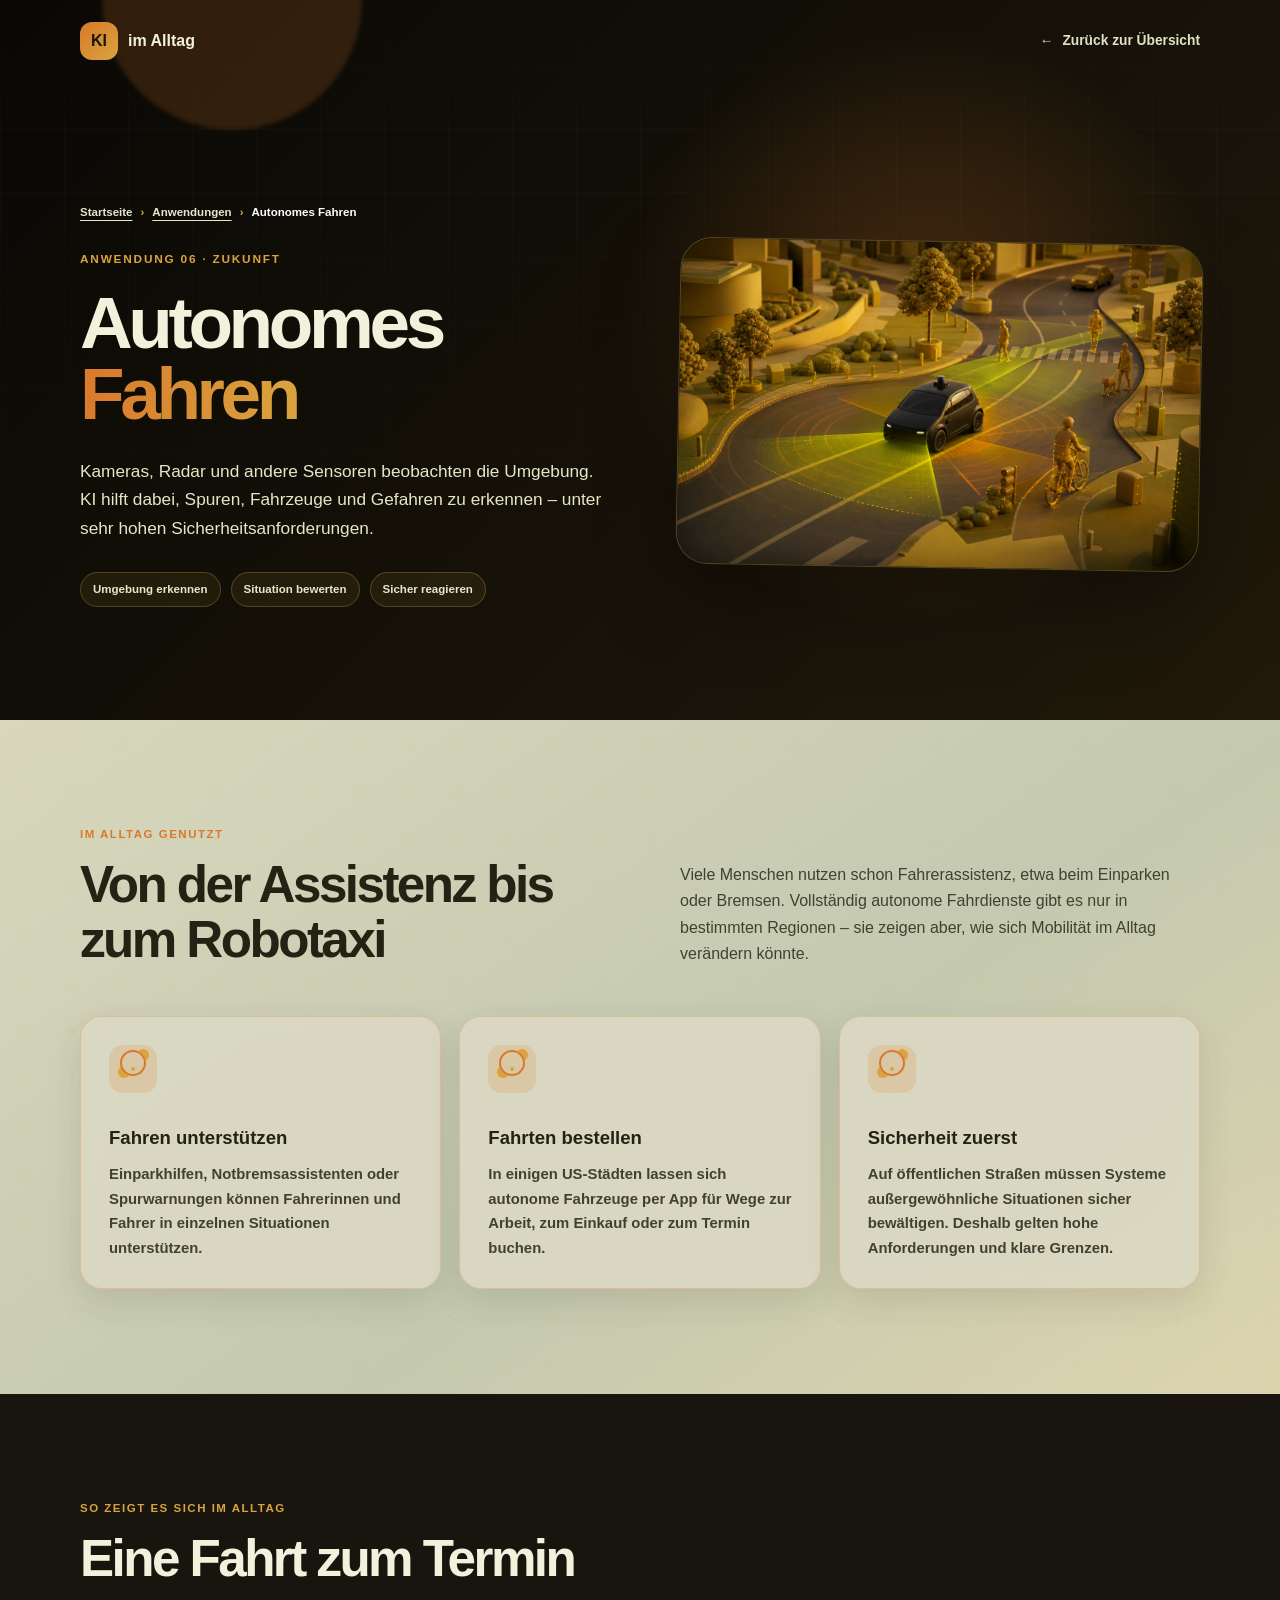
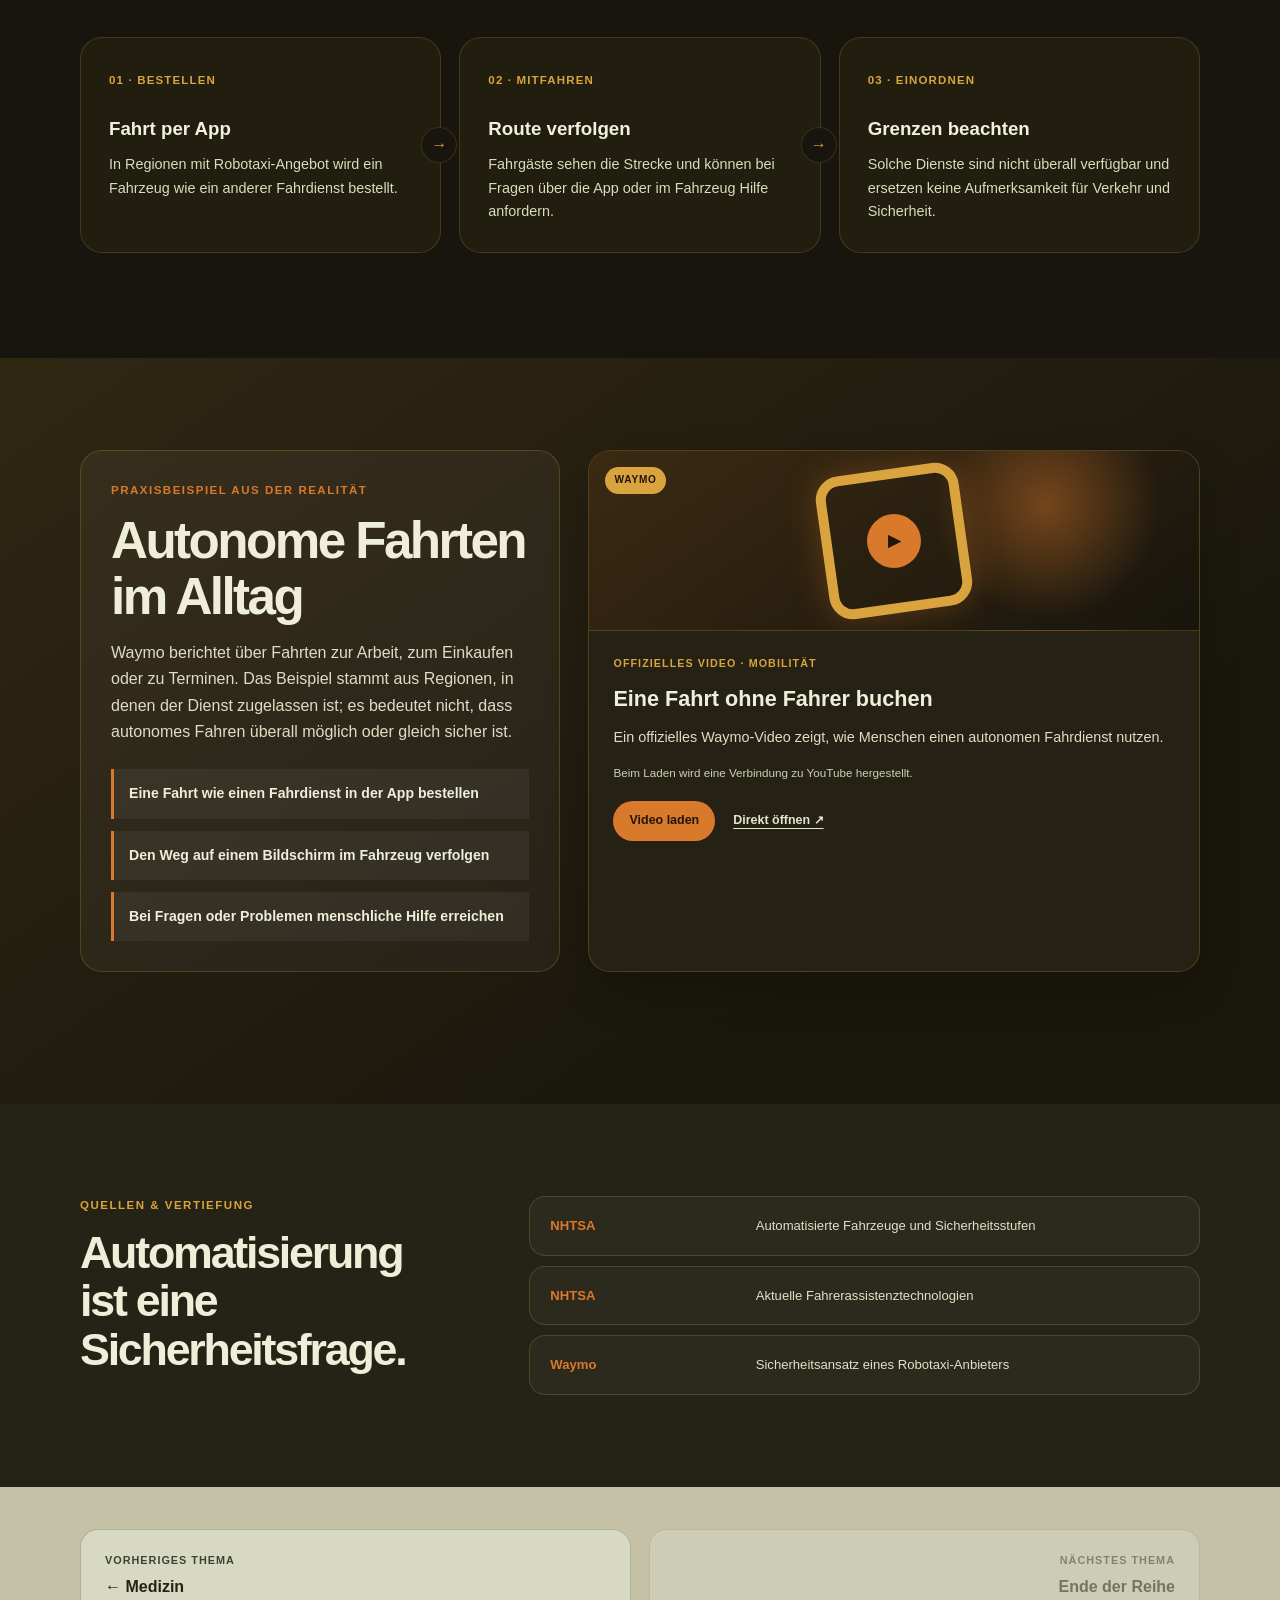
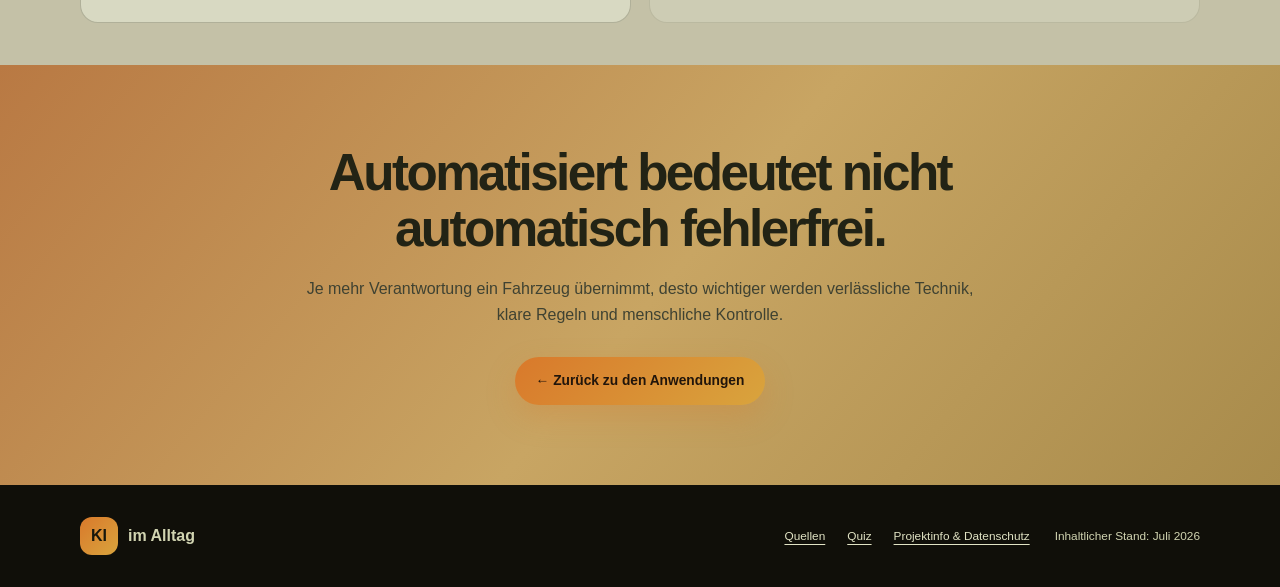
==== autonomes-fahren.html @ 7cd011af "Erster Stand der Website" ====
<!doctype html>
<html lang="de">
<head><meta charset="utf-8"><meta name="viewport" content="width=device-width, initial-scale=1"><meta name="description" content="Wie autonome Fahrzeuge und Fahrerassistenz im Alltag genutzt werden."><title>Autonomes Fahren | KI im Alltag</title><link rel="stylesheet" href="detail.css"><script src="embed.js" defer></script></head>
<body class="theme-orange">
  <header class="detail-nav"><nav class="container" aria-label="Seitennavigation"><a class="logo" href="index.html"><span class="logo-mark">KI</span><span>im Alltag</span></a><a class="back-link" href="index.html#alltag">← <span>Zurück zur Übersicht</span></a></nav></header>
  <main>
    <section class="detail-hero"><div class="container detail-hero-grid"><div><nav class="breadcrumbs" aria-label="Brotkrümelnavigation"><a href="index.html">Startseite</a><span>›</span><a href="index.html#alltag">Anwendungen</a><span>›</span><strong>Autonomes Fahren</strong></nav><p class="kicker">Anwendung 06 · Zukunft</p><h1>Autonomes <span>Fahren</span></h1><p class="hero-lead">Kameras, Radar und andere Sensoren beobachten die Umgebung. KI hilft dabei, Spuren, Fahrzeuge und Gefahren zu erkennen – unter sehr hohen Sicherheitsanforderungen.</p><div class="hero-meta"><span>Umgebung erkennen</span><span>Situation bewerten</span><span>Sicher reagieren</span></div></div><figure class="hero-illustration"><img src="assets/heroes/autonomes-fahren-hero.png" alt="Autonomes Fahrzeug in einer Modellstadt mit sichtbaren Sensorfeldern rund um Menschen und Straße"></figure></div></section>
    <section class="content-block"><div class="container"><div class="section-head"><div><p class="section-label">Im Alltag genutzt</p><h2>Von der Assistenz bis zum Robotaxi</h2></div><p>Viele Menschen nutzen schon Fahrerassistenz, etwa beim Einparken oder Bremsen. Vollständig autonome Fahrdienste gibt es nur in bestimmten Regionen – sie zeigen aber, wie sich Mobilität im Alltag verändern könnte.</p></div><div class="info-grid"><article class="info-card"><span class="info-card-icon">◉</span><h3>Fahren unterstützen</h3><p>Einparkhilfen, Notbremsassistenten oder Spurwarnungen können Fahrerinnen und Fahrer in einzelnen Situationen unterstützen.</p></article><article class="info-card"><span class="info-card-icon">◇</span><h3>Fahrten bestellen</h3><p>In einigen US-Städten lassen sich autonome Fahrzeuge per App für Wege zur Arbeit, zum Einkauf oder zum Termin buchen.</p></article><article class="info-card"><span class="info-card-icon">!</span><h3>Sicherheit zuerst</h3><p>Auf öffentlichen Straßen müssen Systeme außergewöhnliche Situationen sicher bewältigen. Deshalb gelten hohe Anforderungen und klare Grenzen.</p></article></div></div></section>
    <section class="diagram-section"><div class="container"><div class="diagram-head"><p class="section-label">So zeigt es sich im Alltag</p><h2>Eine Fahrt zum Termin</h2></div><div class="flow"><article class="flow-step"><span>01 · BESTELLEN</span><h3>Fahrt per App</h3><p>In Regionen mit Robotaxi-Angebot wird ein Fahrzeug wie ein anderer Fahrdienst bestellt.</p></article><article class="flow-step"><span>02 · MITFAHREN</span><h3>Route verfolgen</h3><p>Fahrgäste sehen die Strecke und können bei Fragen über die App oder im Fahrzeug Hilfe anfordern.</p></article><article class="flow-step"><span>03 · EINORDNEN</span><h3>Grenzen beachten</h3><p>Solche Dienste sind nicht überall verfügbar und ersetzen keine Aufmerksamkeit für Verkehr und Sicherheit.</p></article></div></div></section>
    <section class="practice-section"><div class="container"><div class="practice-grid"><div class="practice-copy"><p class="section-label">Praxisbeispiel aus der Realität</p><h2>Autonome Fahrten im Alltag</h2><p>Waymo berichtet über Fahrten zur Arbeit, zum Einkaufen oder zu Terminen. Das Beispiel stammt aus Regionen, in denen der Dienst zugelassen ist; es bedeutet nicht, dass autonomes Fahren überall möglich oder gleich sicher ist.</p><ul class="practice-list"><li>Eine Fahrt wie einen Fahrdienst in der App bestellen</li><li>Den Weg auf einem Bildschirm im Fahrzeug verfolgen</li><li>Bei Fragen oder Problemen menschliche Hilfe erreichen</li></ul></div><article class="practice-media media-card" data-provider="youtube" data-embed-url="https://www.youtube-nocookie.com/embed/NPuqXnagtCw"><div class="media-preview" aria-hidden="true"><span class="media-provider">Waymo</span></div><div class="media-copy"><p class="signal-type">Offizielles Video · Mobilität</p><h3>Eine Fahrt ohne Fahrer buchen</h3><p>Ein offizielles Waymo-Video zeigt, wie Menschen einen autonomen Fahrdienst nutzen.</p><p class="privacy-note">Beim Laden wird eine Verbindung zu YouTube hergestellt.</p><div class="media-actions"><button class="load-embed" type="button">Video laden</button><a href="https://www.youtube.com/watch?v=NPuqXnagtCw" target="_blank" rel="noopener">Direkt öffnen ↗</a></div></div></article></div><div class="media-status" aria-live="polite"></div></div></section>
    <section class="detail-sources" id="quellen"><div class="container"><div><p class="section-label">Quellen & Vertiefung</p><h2>Automatisierung ist eine Sicherheitsfrage.</h2></div><ul class="source-list"><li><a href="https://www.nhtsa.gov/vehicle-safety/automated-vehicles-safety" target="_blank" rel="noopener"><strong>NHTSA</strong><span>Automatisierte Fahrzeuge und Sicherheitsstufen</span></a></li><li><a href="https://www.nhtsa.gov/vehicle-safety/driver-assistance-technologies" target="_blank" rel="noopener"><strong>NHTSA</strong><span>Aktuelle Fahrerassistenztechnologien</span></a></li><li><a href="https://waymo.com/safety/" target="_blank" rel="noopener"><strong>Waymo</strong><span>Sicherheitsansatz eines Robotaxi-Anbieters</span></a></li></ul></div></section>
    <nav class="topic-nav container" aria-label="Zwischen Anwendungen wechseln"><a href="medizin.html"><span>Vorheriges Thema</span><strong>← Medizin</strong></a><a class="is-disabled" aria-disabled="true"><span>Nächstes Thema</span><strong>Ende der Reihe</strong></a></nav>
    <section class="detail-note"><div class="container"><h2>Automatisiert bedeutet nicht automatisch fehlerfrei.</h2><p>Je mehr Verantwortung ein Fahrzeug übernimmt, desto wichtiger werden verlässliche Technik, klare Regeln und menschliche Kontrolle.</p><a class="button" href="index.html#alltag">← Zurück zu den Anwendungen</a></div></section>
  </main>
  <footer class="detail-footer"><div class="container footer-grid"><a class="logo" href="index.html"><span class="logo-mark">KI</span><span>im Alltag</span></a><nav class="footer-links" aria-label="Fußnavigation"><a href="#quellen">Quellen</a><a href="quiz.html">Quiz</a><a href="projektinfo.html">Projektinfo & Datenschutz</a></nav><p>Inhaltlicher Stand: Juli 2026</p></div></footer>
</body></html>
---- detail.css ----
:root {
  --bg: #120f09;
  --ink: #222315;
  --muted: #3f4232;
  --paper: #c4c1a7;
  --accent: #d96827;
  --accent-rgb: 217, 104, 39;
  --accent2: #d9a43d;
  --radius: 26px;
}

* { box-sizing: border-box; }
html { scroll-behavior: smooth; }
body { margin: 0; color: var(--ink); background: var(--paper); font-family: Aptos, "Segoe UI", Arial, sans-serif; line-height: 1.65; -webkit-font-smoothing: antialiased; }
h1, h2, h3 { font-family: Bahnschrift, "Arial Narrow", Impact, sans-serif; }
a { color: inherit; }
.container { width: min(1120px, calc(100% - 40px)); margin-inline: auto; }
.detail-nav { position: absolute; inset: 0 0 auto; z-index: 10; color: #f2f2dc; }
.detail-nav .container { min-height: 82px; display: flex; align-items: center; justify-content: space-between; }
.logo { display: inline-flex; align-items: center; gap: 10px; color: inherit; text-decoration: none; font-weight: 800; }
.logo-mark { display: grid; place-items: center; width: 38px; height: 38px; color: #17170c; background: linear-gradient(135deg, var(--accent), var(--accent2)); border-radius: 12px; }
.back-link { display: inline-flex; align-items: center; gap: 9px; color: #e0e2c4; text-decoration: none; font-size: .86rem; font-weight: 700; }
.back-link:hover { color: white; }

.detail-hero { position: relative; min-height: 720px; display: grid; align-items: center; overflow: hidden; color: #f2f2dc; background: radial-gradient(circle at 72% 46%, rgba(var(--accent-rgb),.28), transparent 30%), linear-gradient(135deg, #090805, #20190b); }
.detail-hero::before { content: ""; position: absolute; inset: 0; opacity: .15; background-image: linear-gradient(rgba(255,255,255,.13) 1px, transparent 1px), linear-gradient(90deg, rgba(255,255,255,.13) 1px, transparent 1px); background-size: 64px 64px; mask-image: linear-gradient(to bottom, transparent, black 20%, transparent 95%); animation: detailGrid 20s linear infinite; }
.detail-hero::after { content: ""; position: absolute; width: 260px; height: 260px; top: -130px; left: 8%; background: var(--accent); opacity: .18; filter: blur(2px); border-radius: 50%; }
.detail-hero-grid { position: relative; z-index: 1; display: grid; grid-template-columns: 1fr 1fr; align-items: center; gap: 75px; padding-top: 90px; }
.kicker { margin: 0 0 17px; color: var(--accent2); font-size: .74rem; font-weight: 850; letter-spacing: .15em; text-transform: uppercase; }
h1 { margin: 0; font-size: clamp(3.2rem, 5.7vw, 5.8rem); line-height: .98; letter-spacing: -.06em; }
h1 span { color: transparent; background: linear-gradient(90deg, var(--accent), var(--accent2)); background-clip: text; -webkit-background-clip: text; }
.hero-lead { max-width: 590px; margin: 27px 0 0; color: #e4e7c7; font-size: 1.08rem; }
.hero-meta { display: flex; gap: 10px; margin-top: 30px; }
.hero-meta span { padding: 7px 12px; color: #e5e8ca; background: rgba(255,211,78,.07); border: 1px solid rgba(255,211,78,.22); border-radius: 999px; font-size: .72rem; font-weight: 750; }

.visual-stage { position: relative; min-height: 470px; display: grid; place-items: center; }
.visual-ring { position: absolute; width: 390px; height: 390px; border: 1px solid rgba(255,255,255,.14); border-radius: 50%; animation: spin 35s linear infinite; }
.visual-ring::before, .visual-ring::after { content: ""; position: absolute; width: 8px; height: 8px; background: var(--accent2); border-radius: 50%; box-shadow: 0 0 20px var(--accent2); }.visual-ring::before { left: 26px; top: 91px; }.visual-ring::after { right: 35px; bottom: 75px; }
.visual-card { position: relative; z-index: 2; width: 310px; min-height: 310px; display: grid; place-items: center; padding: 30px; background: linear-gradient(145deg, rgba(255,211,78,.13), rgba(var(--accent-rgb),.17)); border: 1px solid rgba(255,211,78,.25); border-radius: 38px; box-shadow: 0 35px 80px rgba(0,0,0,.28), inset 0 0 40px rgba(255,255,255,.04); backdrop-filter: blur(12px); }
.visual-card svg.main-symbol { width: 170px; height: 170px; fill: none; stroke: #f5f4df; stroke-width: 1.7; stroke-linecap: round; stroke-linejoin: round; filter: drop-shadow(0 0 20px rgba(var(--accent-rgb),.6)); }
.micro-card { position: absolute; z-index: 3; padding: 10px 14px; color: #eff0d7; background: rgba(27,23,11,.92); border: 1px solid rgba(255,211,78,.2); border-radius: 13px; box-shadow: 0 12px 35px rgba(0,0,0,.25); font-size: .75rem; font-weight: 750; animation: float 5s ease-in-out infinite; }
.micro-one { top: 12%; left: 2%; }.micro-two { right: 0; top: 32%; animation-delay: -1.7s; }.micro-three { bottom: 9%; left: 14%; animation-delay: -3.2s; }

.brand-showcase { display: grid; grid-template-columns: repeat(2, 1fr); gap: 12px; width: 100%; }
.provider { display: grid; place-items: center; min-height: 118px; padding: 20px; color: #17170c; background: #d6d8c2; border: 1px solid #a6aa8e; border-radius: 20px; }
.provider img { max-width: 42px; max-height: 42px; margin-bottom: 8px; }.provider strong { display: block; font-size: .76rem; }.provider small { color: #52553f; font-size: .62rem; }
.provider-grok img { width: 70px; max-width: 70px; }

.content-block { position: relative; padding: 105px 0; overflow: hidden; background: linear-gradient(145deg, #d8d7bc, #c4c9af 58%, #ddd4ae); }
.content-block::before { content: ""; position: absolute; inset: 0; opacity: .42; background-image: radial-gradient(circle, rgba(var(--accent-rgb),.18) 0 2px, transparent 2.5px); background-size: 48px 48px; animation: dots 22s linear infinite; }
.content-block .container { position: relative; z-index: 1; }
.section-head { display: grid; grid-template-columns: 1fr 1fr; gap: 80px; align-items: end; margin-bottom: 48px; }
.section-label { margin: 0 0 13px; color: var(--accent); font-size: .72rem; font-weight: 850; letter-spacing: .13em; text-transform: uppercase; }
h2 { margin: 0; font-size: clamp(2.25rem, 4vw, 3.9rem); line-height: 1.08; letter-spacing: -.05em; }
.section-head > p { margin: 0; color: var(--muted); }
.info-grid { display: grid; grid-template-columns: repeat(3, 1fr); gap: 18px; }
.info-card { min-height: 270px; padding: 28px; background: rgba(218,216,195,.94); border: 1px solid rgba(var(--accent-rgb),.28); border-radius: 22px; box-shadow: 0 12px 35px rgba(43,42,21,.12); backdrop-filter: blur(8px); }
.info-card-icon { position: relative; display: grid; place-items: center; width: 48px; height: 48px; margin-bottom: 30px; color: transparent; background: rgba(var(--accent-rgb),.18); border-radius: 14px; font-size: 0; overflow: hidden; }
.info-card-icon::before { content: ""; width: 22px; height: 22px; border: 2px solid var(--accent); border-radius: 50%; box-shadow: 10px -8px 0 -7px var(--accent2), -9px 9px 0 -7px var(--accent2); }.info-card-icon::after { content: ""; position: absolute; width: 4px; height: 4px; background: var(--accent2); border-radius: 50%; }
.info-card h3 { margin: 0 0 9px; font-size: 1.16rem; }.info-card p { margin: 0; color: var(--muted); font-size: .93rem; font-weight: 600; }

.diagram-section { padding: 105px 0; color: #f1f1dc; background: #17150d; }
.diagram-section .section-label { color: var(--accent2); }
.diagram-head { max-width: 750px; margin-bottom: 50px; }
.diagram-head p:not(.section-label) { color: #dde0c1; }
.flow { display: grid; grid-template-columns: repeat(3, 1fr); gap: 18px; }
.flow-step { position: relative; min-height: 210px; padding: 28px; background: rgba(255,211,78,.045); border: 1px solid rgba(255,211,78,.16); border-radius: 22px; }
.flow-step::after { content: "→"; position: absolute; top: 50%; right: -17px; z-index: 2; display: grid; place-items: center; width: 34px; height: 34px; color: var(--accent2); background: #17150d; border: 1px solid rgba(255,211,78,.14); border-radius: 50%; transform: translateY(-50%); }
.flow-step:last-child::after { display: none; }
.flow-step > span { color: var(--accent2); font-size: .72rem; font-weight: 850; letter-spacing: .1em; }.flow-step h3 { margin: 22px 0 8px; }.flow-step p { margin: 0; color: #d9ddbd; font-size: .9rem; }

.detail-note { padding: 80px 0; text-align: center; background: linear-gradient(130deg, #b97943, #c8a563 52%, #a88b4b); }
.detail-note h2 { max-width: 800px; margin-inline: auto; }.detail-note p { max-width: 680px; margin: 20px auto 28px; color: var(--muted); }
.button { display: inline-flex; align-items: center; gap: 10px; padding: 13px 21px; color: #21150b; background: linear-gradient(135deg, var(--accent), var(--accent2)); border-radius: 999px; text-decoration: none; font-size: .86rem; font-weight: 800; box-shadow: 0 12px 30px rgba(var(--accent-rgb),.28); }
.detail-footer { padding: 32px 0; color: #d1d4b1; background: #100f09; }
.detail-footer .container { display: flex; align-items: center; justify-content: space-between; gap: 25px; }.detail-footer p { margin: 0; font-size: .74rem; }

.wellbeing-grid { display: grid; grid-template-columns: 1fr 1fr .95fr; gap: 18px; align-items: stretch; }
.wellbeing-card, .research-note { padding: 28px; border-radius: 22px; }
.wellbeing-card { background: #dfe1ca; border: 1px solid rgba(var(--accent-rgb),.25); }.wellbeing-card.warning { background: #e7c995; border-color: rgba(255,123,36,.35); }
.wellbeing-card h3 { margin: 20px 0 12px; font-size: 1.35rem; }.wellbeing-card ul { margin: 0; padding-left: 18px; color: var(--muted); font-size: .9rem; }.wellbeing-card li + li { margin-top: 8px; }
.wellbeing-graphic { position: relative; height: 105px; overflow: hidden; border-radius: 14px; background: #242617; }.wellbeing-graphic span { position: absolute; display: block; border-radius: 50%; }.wellbeing-graphic span:nth-child(1) { width: 58px; height: 58px; left: 20px; top: 23px; border: 2px solid var(--accent); }.wellbeing-graphic span:nth-child(2) { width: 58px; height: 58px; right: 20px; top: 23px; border: 2px solid var(--accent2); }.wellbeing-graphic span:nth-child(3) { width: 85px; height: 2px; left: 50%; top: 52px; background: var(--accent2); transform: translateX(-50%); box-shadow: 0 -14px 0 -1px var(--accent), 0 14px 0 -1px var(--accent); }
.warning-graphic { background: #3c210e; }.warning-graphic span:nth-child(1), .warning-graphic span:nth-child(2) { border-color: #ffb429; }.warning-graphic span:nth-child(3) { background: #ff7b24; box-shadow: 0 -14px 0 -1px #ffd34e, 0 14px 0 -1px #ff7b24; }
.research-note { color: #ededd8; background: #272516; border: 1px solid rgba(255,211,78,.22); }.research-note .section-label { color: var(--accent2); }.research-note p:not(.section-label) { color: #e0e3c4; font-size: .86rem; }.research-note a { display: inline-block; color: var(--accent); font-size: .78rem; font-weight: 800; text-underline-offset: 4px; }

.breadcrumbs { display: flex; flex-wrap: wrap; align-items: center; gap: 8px; margin-bottom: 28px; color: #cfd2b3; font-size: .72rem; font-weight: 700; }
.breadcrumbs a { color: #e5e7ca; text-underline-offset: 4px; }.breadcrumbs a:hover { color: var(--accent); }.breadcrumbs span { color: var(--accent2); }.breadcrumbs strong { color: white; }
.hero-illustration { position: relative; margin: 0; overflow: hidden; border: 1px solid rgba(255,211,78,.25); border-radius: 32px; background: #1a180f; box-shadow: 0 35px 80px rgba(0,0,0,.34); transform: rotate(1deg); transition: transform .45s cubic-bezier(.2,.8,.2,1), box-shadow .45s ease; }
.hero-illustration::after { content: ""; position: absolute; inset: 0; pointer-events: none; box-shadow: inset 0 0 42px rgba(0,0,0,.25); }
.hero-illustration > img { display: block; width: 100%; aspect-ratio: 16 / 10; object-fit: cover; transition: transform .65s cubic-bezier(.2,.8,.2,1); }
.hero-illustration:hover { transform: translateY(-8px) rotate(0); box-shadow: 0 46px 95px rgba(0,0,0,.42); }.hero-illustration:hover > img { transform: scale(1.035); }
.hero-logo-rack { position: absolute; z-index: 2; inset: auto 8% 7%; display: grid; grid-template-columns: repeat(4, 1fr); gap: 8px; }
.hero-logo-rack span { display: grid; place-items: center; min-height: 54px; padding: 12px; border: 1px solid rgba(255,255,255,.2); border-radius: 14px; background: rgba(218,220,193,.9); box-shadow: 0 8px 22px rgba(0,0,0,.22); backdrop-filter: blur(10px); }
.hero-logo-rack img { display: block; max-width: 34px; max-height: 30px; }

.crisis-help { display: grid; grid-template-columns: auto 1fr; gap: 24px; margin-top: 24px; padding: 28px; color: #f1f0d9; background: linear-gradient(135deg, #2e1b0c, #17150d); border: 1px solid rgba(255,153,41,.48); border-radius: 22px; box-shadow: 0 18px 45px rgba(47,31,13,.18); }
.crisis-mark { display: grid; place-items: center; width: 54px; height: 54px; color: #1c160a; background: #ff9929; border-radius: 17px; font: 900 1.6rem Bahnschrift, sans-serif; }.crisis-help .section-label { color: #ffd34e; }.crisis-help h3 { margin: 0 0 8px; font-size: 1.5rem; }.crisis-help p:not(.section-label) { margin: 0; color: #e7e6ce; }.help-links { display: flex; flex-wrap: wrap; gap: 12px 24px; margin-top: 18px; }.help-links a { color: var(--accent); font-size: .82rem; font-weight: 800; text-underline-offset: 4px; }

.detail-sources { padding: 92px 0; color: #efefd9; background: #242315; }
.detail-sources .container { display: grid; grid-template-columns: .72fr 1.28fr; gap: 72px; align-items: start; }.detail-sources .section-label { color: var(--accent2); }.detail-sources h2 { font-size: clamp(2rem,3.5vw,3.4rem); }
.source-list { display: grid; gap: 10px; margin: 0; padding: 0; list-style: none; }.source-list a { display: grid; grid-template-columns: minmax(150px,.6fr) 1.4fr; gap: 24px; padding: 18px 20px; color: inherit; border: 1px solid rgba(255,211,78,.16); border-radius: 16px; background: rgba(255,255,255,.035); text-decoration: none; transition: transform .25s ease, border-color .25s ease, background .25s ease; }.source-list a:hover { transform: translateX(5px); border-color: rgba(var(--accent-rgb),.55); background: rgba(var(--accent-rgb),.07); }.source-list strong { color: var(--accent); font-size: .82rem; }.source-list span { color: #dfe2c3; font-size: .82rem; }

.practice-section { padding: 92px 0; color: #efefd9; background: linear-gradient(145deg, #302713, #1a170d 72%); }
.practice-grid { display: grid; grid-template-columns: .88fr 1.12fr; gap: 28px; align-items: stretch; }
.practice-copy { padding: 30px; border: 1px solid rgba(217,164,61,.24); border-radius: 22px; background: rgba(255,255,255,.045); }
.practice-copy h2 { margin-bottom: 16px; }.practice-copy p:not(.section-label) { margin: 0; color: #dedec3; }
.practice-list { display: grid; gap: 12px; margin: 24px 0 0; padding: 0; list-style: none; }.practice-list li { padding: 13px 15px; border-left: 3px solid var(--accent); background: rgba(255,255,255,.05); color: #efefd9; font-size: .88rem; font-weight: 650; }
.practice-media { overflow: hidden; border: 1px solid rgba(217,164,61,.24); border-radius: 22px; background: #252114; box-shadow: 0 18px 42px rgba(0,0,0,.2); }
.practice-media .media-preview { position: relative; height: 180px; overflow: hidden; border-bottom: 1px solid rgba(217,164,61,.2); background: radial-gradient(circle at 75% 30%, rgba(var(--accent-rgb),.44), transparent 24%), linear-gradient(145deg, #3c2a12, #17150d); }
.practice-media .media-preview::before { content: ""; position: absolute; width: 124px; height: 124px; left: 50%; top: 50%; border: 10px solid var(--accent2); border-radius: 24px; box-shadow: 0 0 34px rgba(var(--accent-rgb),.3); transform: translate(-50%,-50%) rotate(-8deg); }
.practice-media .media-preview::after { content: "▶"; position: absolute; left: 50%; top: 50%; display: grid; place-items: center; width: 54px; height: 54px; color: #23150a; background: var(--accent); border-radius: 50%; transform: translate(-50%,-50%); font-size: 1rem; font-weight: 900; }
.practice-media .media-provider { position: absolute; z-index: 1; top: 16px; left: 16px; padding: 5px 9px; color: #21150b; background: var(--accent2); border-radius: 999px; font-size: .63rem; font-weight: 850; letter-spacing: .08em; text-transform: uppercase; }
.practice-media .media-copy { padding: 24px; }.practice-media h3 { margin: 8px 0 9px; font-size: 1.35rem; }.practice-media .signal-type { margin: 0; color: var(--accent2); font-size: .67rem; font-weight: 850; letter-spacing: .1em; text-transform: uppercase; }.practice-media .media-copy > p:not(.signal-type):not(.privacy-note) { margin: 0; color: #dedec3; font-size: .9rem; }.practice-media .privacy-note { margin: 14px 0 0; color: #cdd0ae; font-size: .73rem; }
.practice-media .media-actions { display: flex; flex-wrap: wrap; align-items: center; gap: 12px 18px; margin-top: 18px; }.practice-media .load-embed { min-height: 40px; padding: 0 16px; color: #21150b; background: var(--accent); border: 0; border-radius: 999px; font: inherit; font-size: .78rem; font-weight: 850; cursor: pointer; }.practice-media .load-embed:hover:not(:disabled) { background: var(--accent2); }.practice-media .load-embed:disabled { opacity: .55; cursor: progress; }.practice-media .media-actions a { color: #e4e5ca; font-size: .78rem; font-weight: 750; text-underline-offset: 4px; }.practice-media .media-actions a:hover { color: var(--accent2); }
.practice-media .embed-shell { min-height: 240px; display: grid; place-items: center; overflow: hidden; color: #e9ead0; background: #111008; border-bottom: 1px solid rgba(217,164,61,.18); }.practice-media .embed-shell iframe { width: 100%; min-height: 270px; border: 0; }.practice-media .article-frame { height: 330px; }.practice-media .embed-error { max-width: 360px; padding: 24px; color: #ffd7af; text-align: center; }.media-status { min-height: 22px; margin-top: 18px; color: #dfe2c3; font-size: .78rem; }

.topic-nav { display: grid; grid-template-columns: 1fr 1fr; gap: 18px; padding-top: 42px; padding-bottom: 42px; }.topic-nav a { display: grid; gap: 4px; padding: 22px 24px; color: var(--ink); border: 1px solid rgba(47,46,24,.24); border-radius: 18px; background: rgba(223,224,203,.75); text-decoration: none; transition: transform .25s ease, border-color .25s ease; }.topic-nav a:last-child { text-align: right; }.topic-nav a:hover { transform: translateY(-4px); border-color: rgba(var(--accent-rgb),.8); }.topic-nav span { color: var(--muted); font-size: .68rem; font-weight: 800; letter-spacing: .09em; text-transform: uppercase; }.topic-nav strong { font-size: 1rem; }.topic-nav .is-disabled { opacity: .48; pointer-events: none; }

.footer-grid { display: grid !important; grid-template-columns: 1fr auto auto; }.footer-links { display: flex; flex-wrap: wrap; justify-content: center; gap: 10px 22px; }.footer-links a { color: #e1e3c4; font-size: .74rem; text-underline-offset: 4px; }.footer-links a:hover { color: var(--accent); }
a:focus-visible, button:focus-visible { outline: 3px solid var(--accent2); outline-offset: 4px; }

body.theme-blue { --accent: #d96827; --accent-rgb: 217,104,39; --accent2: #d9a43d; }
body.theme-cyan { --accent: #c78332; --accent-rgb: 199,131,50; --accent2: #d9a43d; }
body.theme-pink { --accent: #c85c2b; --accent-rgb: 200,92,43; --accent2: #d9a43d; }
body.theme-green { --accent: #b66f2c; --accent-rgb: 182,111,44; --accent2: #d9a43d; }
body.theme-orange { --accent: #d9792b; --accent-rgb: 217,121,43; --accent2: #d9a43d; }

@keyframes detailGrid { to { background-position: 64px 64px; } }
@keyframes dots { to { background-position: 48px 48px; } }
@keyframes spin { to { transform: rotate(360deg); } }
@keyframes float { 50% { transform: translateY(-10px); } }

@media (max-width: 900px) {
  .detail-hero-grid { grid-template-columns: 1fr; padding: 150px 0 80px; text-align: center; }
  .hero-lead { margin-inline: auto; }.hero-meta { justify-content: center; }.visual-stage { width: min(570px,100%); margin-inline: auto; }
  .section-head { grid-template-columns: 1fr; gap: 22px; }.info-grid { grid-template-columns: 1fr 1fr; }.info-card:last-child { grid-column: span 2; }
  .wellbeing-grid { grid-template-columns: 1fr 1fr; }.research-note { grid-column: span 2; }.practice-grid { grid-template-columns: 1fr; }
  .detail-sources .container { grid-template-columns: 1fr; gap: 35px; }.footer-grid { grid-template-columns: 1fr !important; justify-items: center; text-align: center; }
}
@media (max-width: 620px) {
  .container { width: min(100% - 28px, 1120px); }
  .detail-nav .container { min-height: 72px; }.back-link span { display: none; }
  .detail-hero-grid { padding-top: 125px; }.detail-hero { min-height: auto; }
  h1 { font-size: clamp(3rem, 14vw, 4.6rem); }.hero-meta { flex-wrap: wrap; }
  .hero-illustration { margin-top: 8px; border-radius: 22px; transform: none; }
  .content-block, .diagram-section { padding: 76px 0; }.info-grid, .flow { grid-template-columns: 1fr; }.info-card:last-child { grid-column: auto; }.info-card { min-height: auto; }
  .wellbeing-grid { grid-template-columns: 1fr; }.research-note { grid-column: auto; }
  .crisis-help { grid-template-columns: 1fr; }.topic-nav { grid-template-columns: 1fr; }.topic-nav a:last-child { text-align: left; }.source-list a { grid-template-columns: 1fr; gap: 5px; }.hero-logo-rack { inset: auto 5% 5%; }.hero-logo-rack span { min-height: 42px; padding: 8px; }.hero-logo-rack img { max-width: 28px; max-height: 24px; }.practice-section { padding: 72px 0; }
  .flow-step::after { content: "↓"; top: auto; bottom: -18px; right: 50%; transform: translateX(50%); }
  .detail-footer .container { flex-direction: column; text-align: center; }
}
@media (prefers-reduced-motion: reduce) { html { scroll-behavior: auto; } *, *::before, *::after { animation-duration: .01ms !important; animation-iteration-count: 1 !important; } }
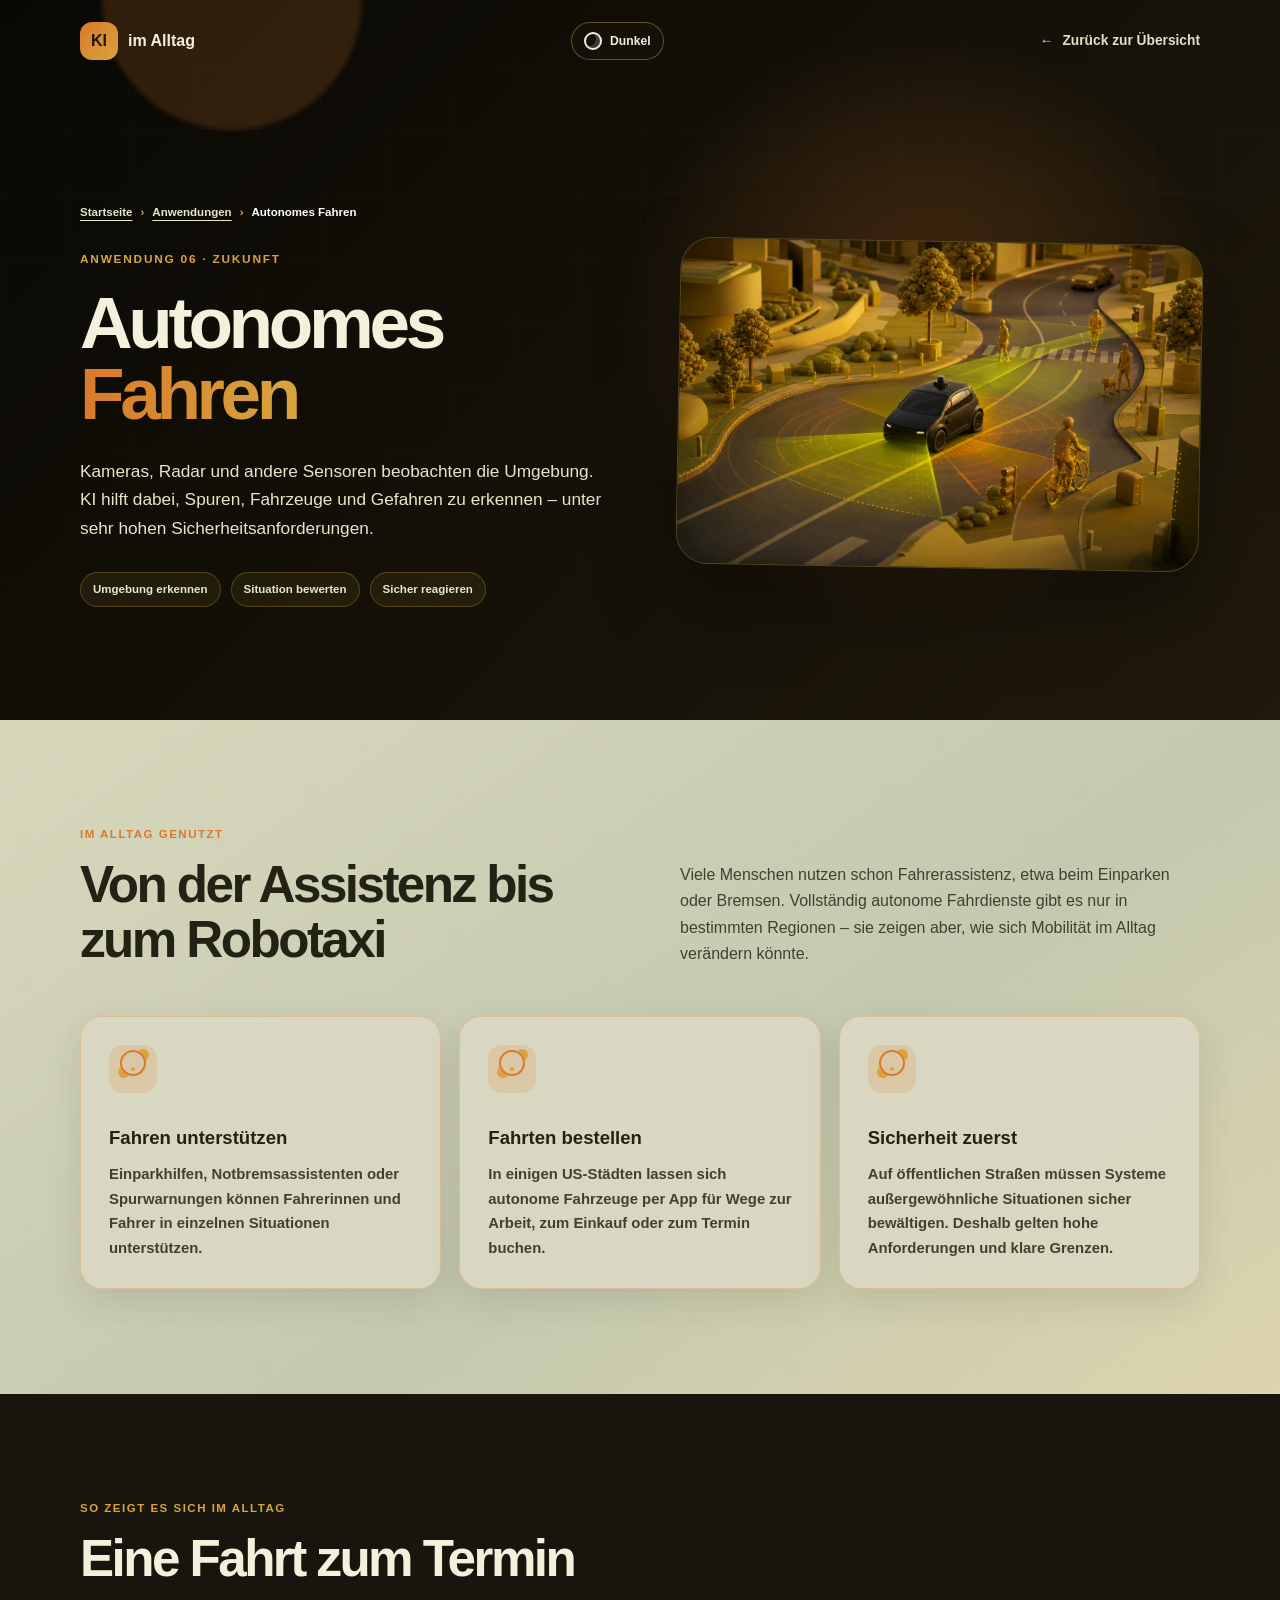
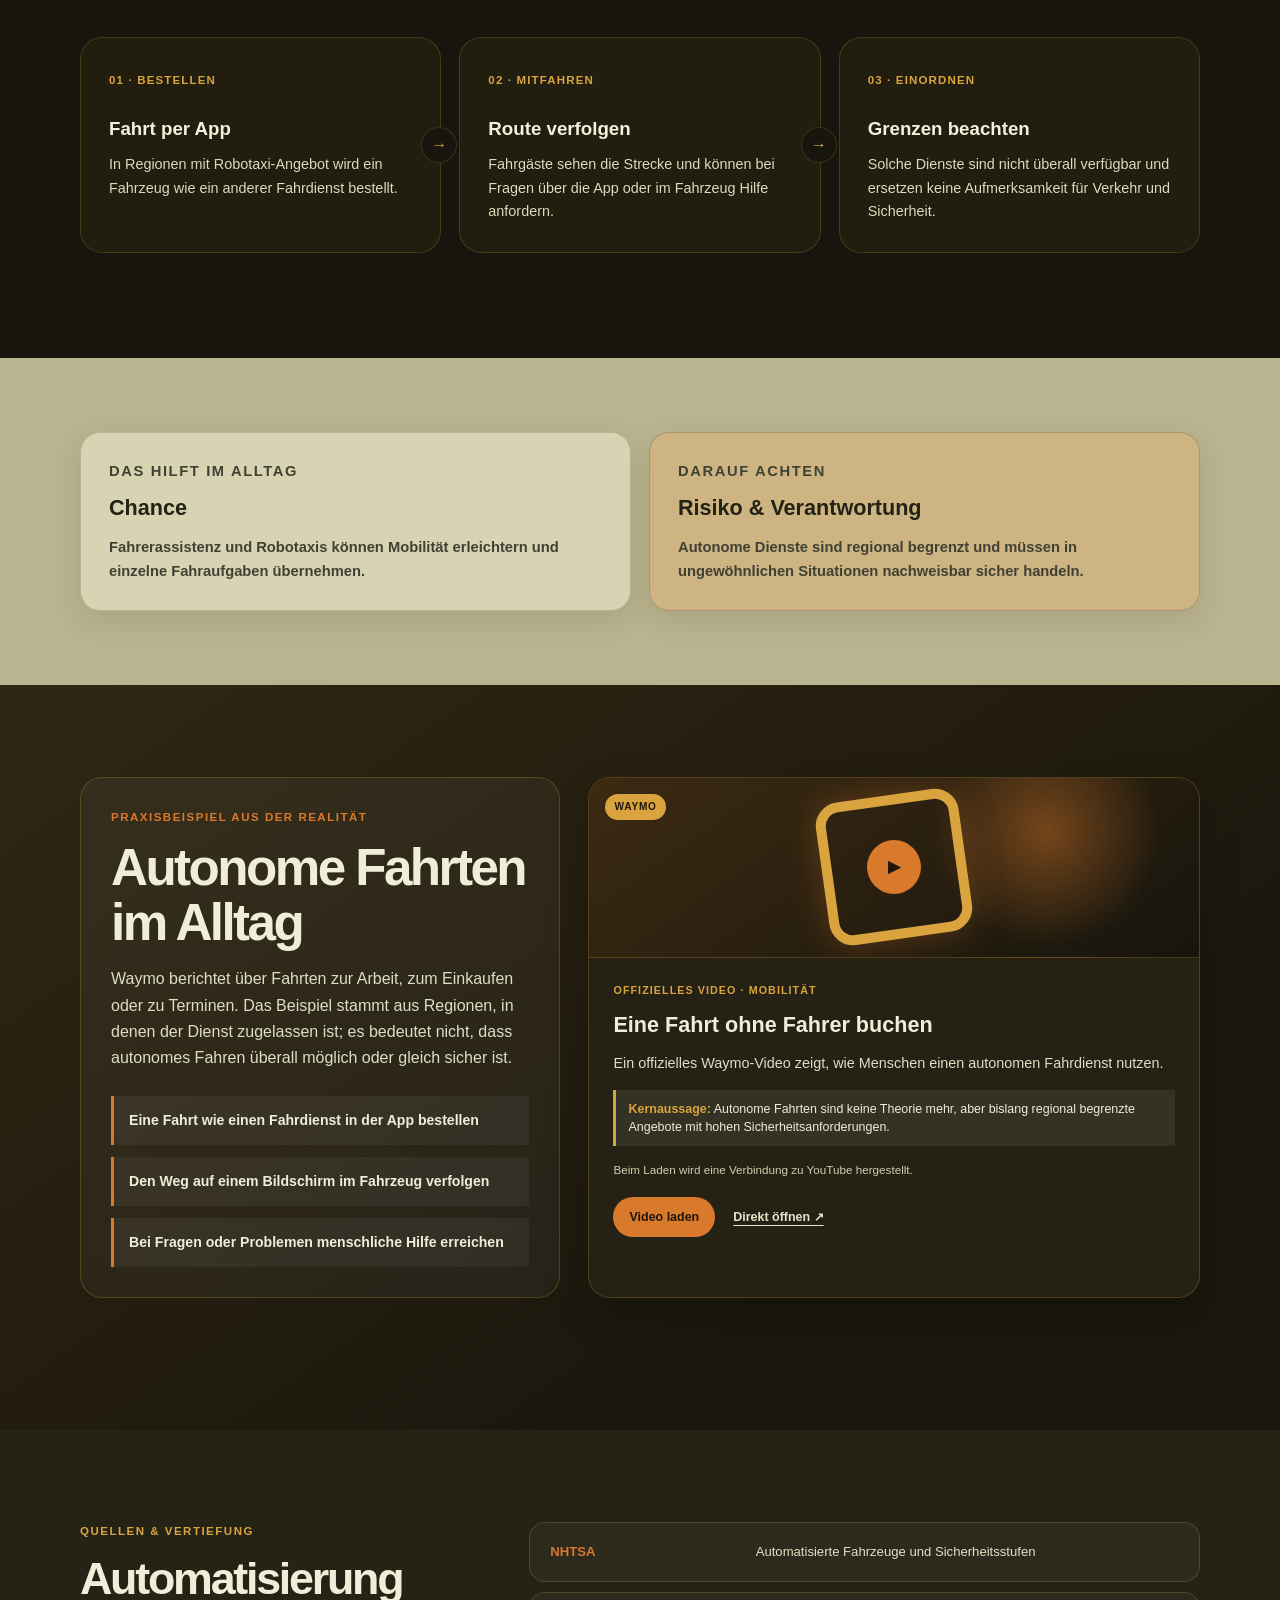
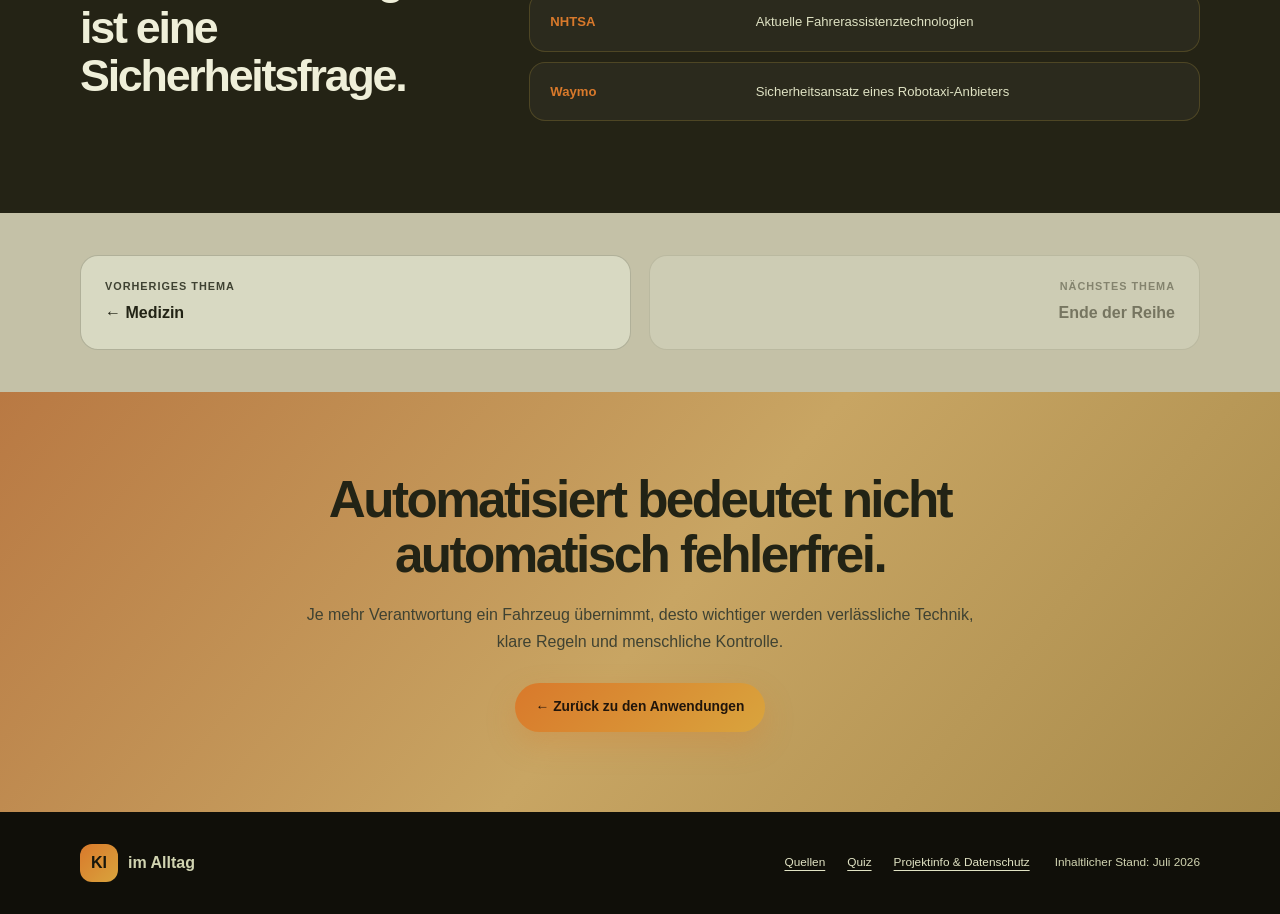
==== commit 2ffd1fa0: "Website aktualisiert" ====
--- a/autonomes-fahren.html
+++ b/autonomes-fahren.html
@@ -1,8 +1,8 @@
 <!doctype html>
 <html lang="de">
-<head><meta charset="utf-8"><meta name="viewport" content="width=device-width, initial-scale=1"><meta name="description" content="Wie autonome Fahrzeuge und Fahrerassistenz im Alltag genutzt werden."><title>Autonomes Fahren | KI im Alltag</title><link rel="stylesheet" href="detail.css"><script src="embed.js" defer></script></head>
+<head><meta charset="utf-8"><meta name="viewport" content="width=device-width, initial-scale=1"><meta name="description" content="Wie autonome Fahrzeuge und Fahrerassistenz im Alltag genutzt werden."><title>Autonomes Fahren | KI im Alltag</title><link rel="stylesheet" href="detail.css"><script src="theme.js" defer></script><script src="embed.js" defer></script></head>
 <body class="theme-orange">
-  <header class="detail-nav"><nav class="container" aria-label="Seitennavigation"><a class="logo" href="index.html"><span class="logo-mark">KI</span><span>im Alltag</span></a><a class="back-link" href="index.html#alltag">← <span>Zurück zur Übersicht</span></a></nav></header>
+  <header class="detail-nav"><nav class="container" aria-label="Seitennavigation"><a class="logo" href="index.html"><span class="logo-mark">KI</span><span>im Alltag</span></a><button class="theme-toggle" type="button" data-theme-toggle aria-pressed="false" aria-label="Dunkles Design aktivieren"><span class="theme-toggle-label">Dunkel</span></button><a class="back-link" href="index.html#alltag">← <span>Zurück zur Übersicht</span></a></nav></header>
   <main>
     <section class="detail-hero"><div class="container detail-hero-grid"><div><nav class="breadcrumbs" aria-label="Brotkrümelnavigation"><a href="index.html">Startseite</a><span>›</span><a href="index.html#alltag">Anwendungen</a><span>›</span><strong>Autonomes Fahren</strong></nav><p class="kicker">Anwendung 06 · Zukunft</p><h1>Autonomes <span>Fahren</span></h1><p class="hero-lead">Kameras, Radar und andere Sensoren beobachten die Umgebung. KI hilft dabei, Spuren, Fahrzeuge und Gefahren zu erkennen – unter sehr hohen Sicherheitsanforderungen.</p><div class="hero-meta"><span>Umgebung erkennen</span><span>Situation bewerten</span><span>Sicher reagieren</span></div></div><figure class="hero-illustration"><img src="assets/heroes/autonomes-fahren-hero.png" alt="Autonomes Fahrzeug in einer Modellstadt mit sichtbaren Sensorfeldern rund um Menschen und Straße"></figure></div></section>
     <section class="content-block"><div class="container"><div class="section-head"><div><p class="section-label">Im Alltag genutzt</p><h2>Von der Assistenz bis zum Robotaxi</h2></div><p>Viele Menschen nutzen schon Fahrerassistenz, etwa beim Einparken oder Bremsen. Vollständig autonome Fahrdienste gibt es nur in bestimmten Regionen – sie zeigen aber, wie sich Mobilität im Alltag verändern könnte.</p></div><div class="info-grid"><article class="info-card"><span class="info-card-icon">◉</span><h3>Fahren unterstützen</h3><p>Einparkhilfen, Notbremsassistenten oder Spurwarnungen können Fahrerinnen und Fahrer in einzelnen Situationen unterstützen.</p></article><article class="info-card"><span class="info-card-icon">◇</span><h3>Fahrten bestellen</h3><p>In einigen US-Städten lassen sich autonome Fahrzeuge per App für Wege zur Arbeit, zum Einkauf oder zum Termin buchen.</p></article><article class="info-card"><span class="info-card-icon">!</span><h3>Sicherheit zuerst</h3><p>Auf öffentlichen Straßen müssen Systeme außergewöhnliche Situationen sicher bewältigen. Deshalb gelten hohe Anforderungen und klare Grenzen.</p></article></div></div></section>
--- a/detail.css
+++ b/detail.css
@@ -21,6 +21,7 @@
 .logo-mark { display: grid; place-items: center; width: 38px; height: 38px; color: #17170c; background: linear-gradient(135deg, var(--accent), var(--accent2)); border-radius: 12px; }
 .back-link { display: inline-flex; align-items: center; gap: 9px; color: #e0e2c4; text-decoration: none; font-size: .86rem; font-weight: 700; }
 .back-link:hover { color: white; }
+.theme-toggle { display: inline-flex; align-items: center; gap: 8px; min-height: 38px; padding: 0 12px; color: #f1efd9; background: rgba(27,22,12,.48); border: 1px solid rgba(255,211,78,.34); border-radius: 999px; font: inherit; font-size: .76rem; font-weight: 800; cursor: pointer; }.theme-toggle::before { content: ""; width: 14px; height: 14px; border: 2px solid currentColor; border-radius: 50%; box-shadow: inset -4px -2px 0 rgba(255,255,255,.18); }.theme-toggle:hover { color: #fff; border-color: #d9a43d; }.theme-toggle:focus-visible { outline: 3px solid #d9a43d; outline-offset: 4px; }
 
 .detail-hero { position: relative; min-height: 720px; display: grid; align-items: center; overflow: hidden; color: #f2f2dc; background: radial-gradient(circle at 72% 46%, rgba(var(--accent-rgb),.28), transparent 30%), linear-gradient(135deg, #090805, #20190b); }
 .detail-hero::before { content: ""; position: absolute; inset: 0; opacity: .15; background-image: linear-gradient(rgba(255,255,255,.13) 1px, transparent 1px), linear-gradient(90deg, rgba(255,255,255,.13) 1px, transparent 1px); background-size: 64px 64px; mask-image: linear-gradient(to bottom, transparent, black 20%, transparent 95%); animation: detailGrid 20s linear infinite; }
@@ -83,6 +84,12 @@
 .warning-graphic { background: #3c210e; }.warning-graphic span:nth-child(1), .warning-graphic span:nth-child(2) { border-color: #ffb429; }.warning-graphic span:nth-child(3) { background: #ff7b24; box-shadow: 0 -14px 0 -1px #ffd34e, 0 14px 0 -1px #ff7b24; }
 .research-note { color: #ededd8; background: #272516; border: 1px solid rgba(255,211,78,.22); }.research-note .section-label { color: var(--accent2); }.research-note p:not(.section-label) { color: #e0e3c4; font-size: .86rem; }.research-note a { display: inline-block; color: var(--accent); font-size: .78rem; font-weight: 800; text-underline-offset: 4px; }
 
+.education-section { position: relative; padding: 105px 0; overflow: hidden; background: linear-gradient(145deg, #c7b889, #aaa586 57%, #c7aa76); }.education-section::before { content: ""; position: absolute; inset: 0; opacity: .33; background-image: radial-gradient(circle, rgba(var(--accent-rgb),.2) 0 2px, transparent 2.5px); background-size: 48px 48px; animation: dots 22s linear infinite; }.education-section .container { position: relative; z-index: 1; }
+.education-use-grid { display: grid; grid-template-columns: repeat(3, 1fr); gap: 18px; }.education-use-grid > article { min-height: 225px; padding: 28px; border: 1px solid rgba(47,46,24,.2); border-radius: 22px; background: rgba(226,221,191,.82); box-shadow: 0 12px 32px rgba(43,42,21,.12); }.education-use-grid > article > span { display: grid; place-items: center; width: 42px; height: 42px; margin-bottom: 28px; color: #25150c; background: var(--accent); border-radius: 13px; font-size: .72rem; font-weight: 900; }.education-use-grid > article:nth-child(2) > span { background: var(--accent2); }.education-use-grid h3 { margin: 0 0 8px; font-size: 1.25rem; }.education-use-grid p { margin: 0; color: var(--muted); font-size: .92rem; font-weight: 600; }
+.education-balance { display: grid; grid-template-columns: 1fr 1fr; gap: 18px; margin-top: 18px; }.education-balance article { padding: 30px; border: 1px solid rgba(47,46,24,.2); border-radius: 22px; }.education-chance { background: rgba(228,216,172,.86); }.education-risk { background: rgba(215,169,111,.8); }.education-balance h3 { margin: 7px 0 16px; font-size: 1.45rem; }.education-balance ul { margin: 0; padding-left: 20px; color: var(--muted); font-size: .91rem; font-weight: 600; }.education-balance li + li { margin-top: 8px; }
+.education-note { display: grid; grid-template-columns: .72fr 1.28fr; gap: 26px; margin-top: 18px; padding: 25px 28px; color: #f0efd8; background: #2d2412; border: 1px solid rgba(217,164,61,.42); border-radius: 21px; }.education-note strong { color: var(--accent2); font: 800 1.3rem/1.2 Bahnschrift, sans-serif; }.education-note span { color: #e6e4c8; font-size: .91rem; }
+.education-sources { display: grid; grid-template-columns: repeat(3, 1fr); gap: 12px; margin-top: 20px; }.education-sources a { display: grid; gap: 5px; padding: 17px 18px; color: #252216; border: 1px solid rgba(47,46,24,.24); border-radius: 16px; background: rgba(235,230,200,.7); text-decoration: none; transition: transform .2s ease, border-color .2s ease; }.education-sources a:hover { transform: translateY(-4px); border-color: rgba(var(--accent-rgb),.72); }.education-sources strong { color: #9c401c; font-size: .74rem; }.education-sources span { color: var(--muted); font-size: .8rem; font-weight: 650; }
+
 .breadcrumbs { display: flex; flex-wrap: wrap; align-items: center; gap: 8px; margin-bottom: 28px; color: #cfd2b3; font-size: .72rem; font-weight: 700; }
 .breadcrumbs a { color: #e5e7ca; text-underline-offset: 4px; }.breadcrumbs a:hover { color: var(--accent); }.breadcrumbs span { color: var(--accent2); }.breadcrumbs strong { color: white; }
 .hero-illustration { position: relative; margin: 0; overflow: hidden; border: 1px solid rgba(255,211,78,.25); border-radius: 32px; background: #1a180f; box-shadow: 0 35px 80px rgba(0,0,0,.34); transform: rotate(1deg); transition: transform .45s cubic-bezier(.2,.8,.2,1), box-shadow .45s ease; }
@@ -114,6 +121,14 @@
 .practice-media .media-actions { display: flex; flex-wrap: wrap; align-items: center; gap: 12px 18px; margin-top: 18px; }.practice-media .load-embed { min-height: 40px; padding: 0 16px; color: #21150b; background: var(--accent); border: 0; border-radius: 999px; font: inherit; font-size: .78rem; font-weight: 850; cursor: pointer; }.practice-media .load-embed:hover:not(:disabled) { background: var(--accent2); }.practice-media .load-embed:disabled { opacity: .55; cursor: progress; }.practice-media .media-actions a { color: #e4e5ca; font-size: .78rem; font-weight: 750; text-underline-offset: 4px; }.practice-media .media-actions a:hover { color: var(--accent2); }
 .practice-media .embed-shell { min-height: 240px; display: grid; place-items: center; overflow: hidden; color: #e9ead0; background: #111008; border-bottom: 1px solid rgba(217,164,61,.18); }.practice-media .embed-shell iframe { width: 100%; min-height: 270px; border: 0; }.practice-media .article-frame { height: 330px; }.practice-media .embed-error { max-width: 360px; padding: 24px; color: #ffd7af; text-align: center; }.media-status { min-height: 22px; margin-top: 18px; color: #dfe2c3; font-size: .78rem; }
 
+.everyday-balance { padding: 74px 0; background: #b9b38f; }
+.everyday-balance .container { display: grid; grid-template-columns: 1fr 1fr; gap: 18px; }
+.everyday-balance article { padding: 26px 28px; border: 1px solid rgba(47,46,24,.2); border-radius: 20px; background: rgba(226,221,191,.76); box-shadow: 0 10px 28px rgba(43,42,21,.1); }
+.everyday-balance article:last-child { background: rgba(214,179,126,.72); }.everyday-balance h3 { margin: 7px 0 9px; font-size: 1.35rem; }.everyday-balance p { margin: 0; color: var(--muted); font-size: .92rem; font-weight: 600; }
+.balance-tag { margin: 0; color: #9c401c; font-size: .68rem; font-weight: 850; letter-spacing: .11em; text-transform: uppercase; }
+.media-takeaway { margin: 14px 0 0 !important; padding: 10px 12px; color: #f1ecd8 !important; border-left: 3px solid var(--accent2); background: rgba(255,255,255,.07); font-size: .78rem !important; line-height: 1.45; }
+.media-takeaway strong { color: var(--accent2); }
+
 .topic-nav { display: grid; grid-template-columns: 1fr 1fr; gap: 18px; padding-top: 42px; padding-bottom: 42px; }.topic-nav a { display: grid; gap: 4px; padding: 22px 24px; color: var(--ink); border: 1px solid rgba(47,46,24,.24); border-radius: 18px; background: rgba(223,224,203,.75); text-decoration: none; transition: transform .25s ease, border-color .25s ease; }.topic-nav a:last-child { text-align: right; }.topic-nav a:hover { transform: translateY(-4px); border-color: rgba(var(--accent-rgb),.8); }.topic-nav span { color: var(--muted); font-size: .68rem; font-weight: 800; letter-spacing: .09em; text-transform: uppercase; }.topic-nav strong { font-size: 1rem; }.topic-nav .is-disabled { opacity: .48; pointer-events: none; }
 
 .footer-grid { display: grid !important; grid-template-columns: 1fr auto auto; }.footer-links { display: flex; flex-wrap: wrap; justify-content: center; gap: 10px 22px; }.footer-links a { color: #e1e3c4; font-size: .74rem; text-underline-offset: 4px; }.footer-links a:hover { color: var(--accent); }
@@ -125,6 +140,8 @@
 body.theme-green { --accent: #b66f2c; --accent-rgb: 182,111,44; --accent2: #d9a43d; }
 body.theme-orange { --accent: #d9792b; --accent-rgb: 217,121,43; --accent2: #d9a43d; }
 
+body.dark-mode { --ink: #f0efd9; --muted: #c9c7ad; --paper: #17130d; color-scheme: dark; }.dark-mode .content-block, .dark-mode .education-section, .dark-mode .everyday-balance, .dark-mode .detail-note { background: #201a10; }.dark-mode .content-block::before, .dark-mode .education-section::before { opacity: .2; }.dark-mode .info-card, .dark-mode .wellbeing-card, .dark-mode .education-use-grid > article, .dark-mode .education-balance article, .dark-mode .topic-nav a { color: var(--ink); background: #30291a; border-color: rgba(217,164,61,.28); }.dark-mode .wellbeing-card.warning, .dark-mode .education-risk { background: #3b2c1b; }.dark-mode .education-chance { background: #342f1d; }.dark-mode .section-head > p, .dark-mode .info-card p, .dark-mode .wellbeing-card ul, .dark-mode .education-use-grid p, .dark-mode .education-balance ul, .dark-mode .detail-note p, .dark-mode .topic-nav span { color: var(--muted); }.dark-mode .education-sources a { color: var(--ink); background: #30291a; border-color: rgba(217,164,61,.28); }.dark-mode .theme-toggle { color: #f4efd8; background: rgba(255,255,255,.08); }
+
 @keyframes detailGrid { to { background-position: 64px 64px; } }
 @keyframes dots { to { background-position: 48px 48px; } }
 @keyframes spin { to { transform: rotate(360deg); } }
@@ -134,7 +151,8 @@
   .detail-hero-grid { grid-template-columns: 1fr; padding: 150px 0 80px; text-align: center; }
   .hero-lead { margin-inline: auto; }.hero-meta { justify-content: center; }.visual-stage { width: min(570px,100%); margin-inline: auto; }
   .section-head { grid-template-columns: 1fr; gap: 22px; }.info-grid { grid-template-columns: 1fr 1fr; }.info-card:last-child { grid-column: span 2; }
-  .wellbeing-grid { grid-template-columns: 1fr 1fr; }.research-note { grid-column: span 2; }.practice-grid { grid-template-columns: 1fr; }
+  .wellbeing-grid { grid-template-columns: 1fr 1fr; }.research-note { grid-column: span 2; }.practice-grid { grid-template-columns: 1fr; }.education-use-grid, .education-sources { grid-template-columns: 1fr; }
+  .everyday-balance .container { grid-template-columns: 1fr; }
   .detail-sources .container { grid-template-columns: 1fr; gap: 35px; }.footer-grid { grid-template-columns: 1fr !important; justify-items: center; text-align: center; }
 }
 @media (max-width: 620px) {
@@ -144,7 +162,7 @@
   h1 { font-size: clamp(3rem, 14vw, 4.6rem); }.hero-meta { flex-wrap: wrap; }
   .hero-illustration { margin-top: 8px; border-radius: 22px; transform: none; }
   .content-block, .diagram-section { padding: 76px 0; }.info-grid, .flow { grid-template-columns: 1fr; }.info-card:last-child { grid-column: auto; }.info-card { min-height: auto; }
-  .wellbeing-grid { grid-template-columns: 1fr; }.research-note { grid-column: auto; }
+  .wellbeing-grid { grid-template-columns: 1fr; }.research-note { grid-column: auto; }.education-section { padding: 76px 0; }.education-balance, .education-note { grid-template-columns: 1fr; }.education-note { gap: 12px; }
   .crisis-help { grid-template-columns: 1fr; }.topic-nav { grid-template-columns: 1fr; }.topic-nav a:last-child { text-align: left; }.source-list a { grid-template-columns: 1fr; gap: 5px; }.hero-logo-rack { inset: auto 5% 5%; }.hero-logo-rack span { min-height: 42px; padding: 8px; }.hero-logo-rack img { max-width: 28px; max-height: 24px; }.practice-section { padding: 72px 0; }
   .flow-step::after { content: "↓"; top: auto; bottom: -18px; right: 50%; transform: translateX(50%); }
   .detail-footer .container { flex-direction: column; text-align: center; }
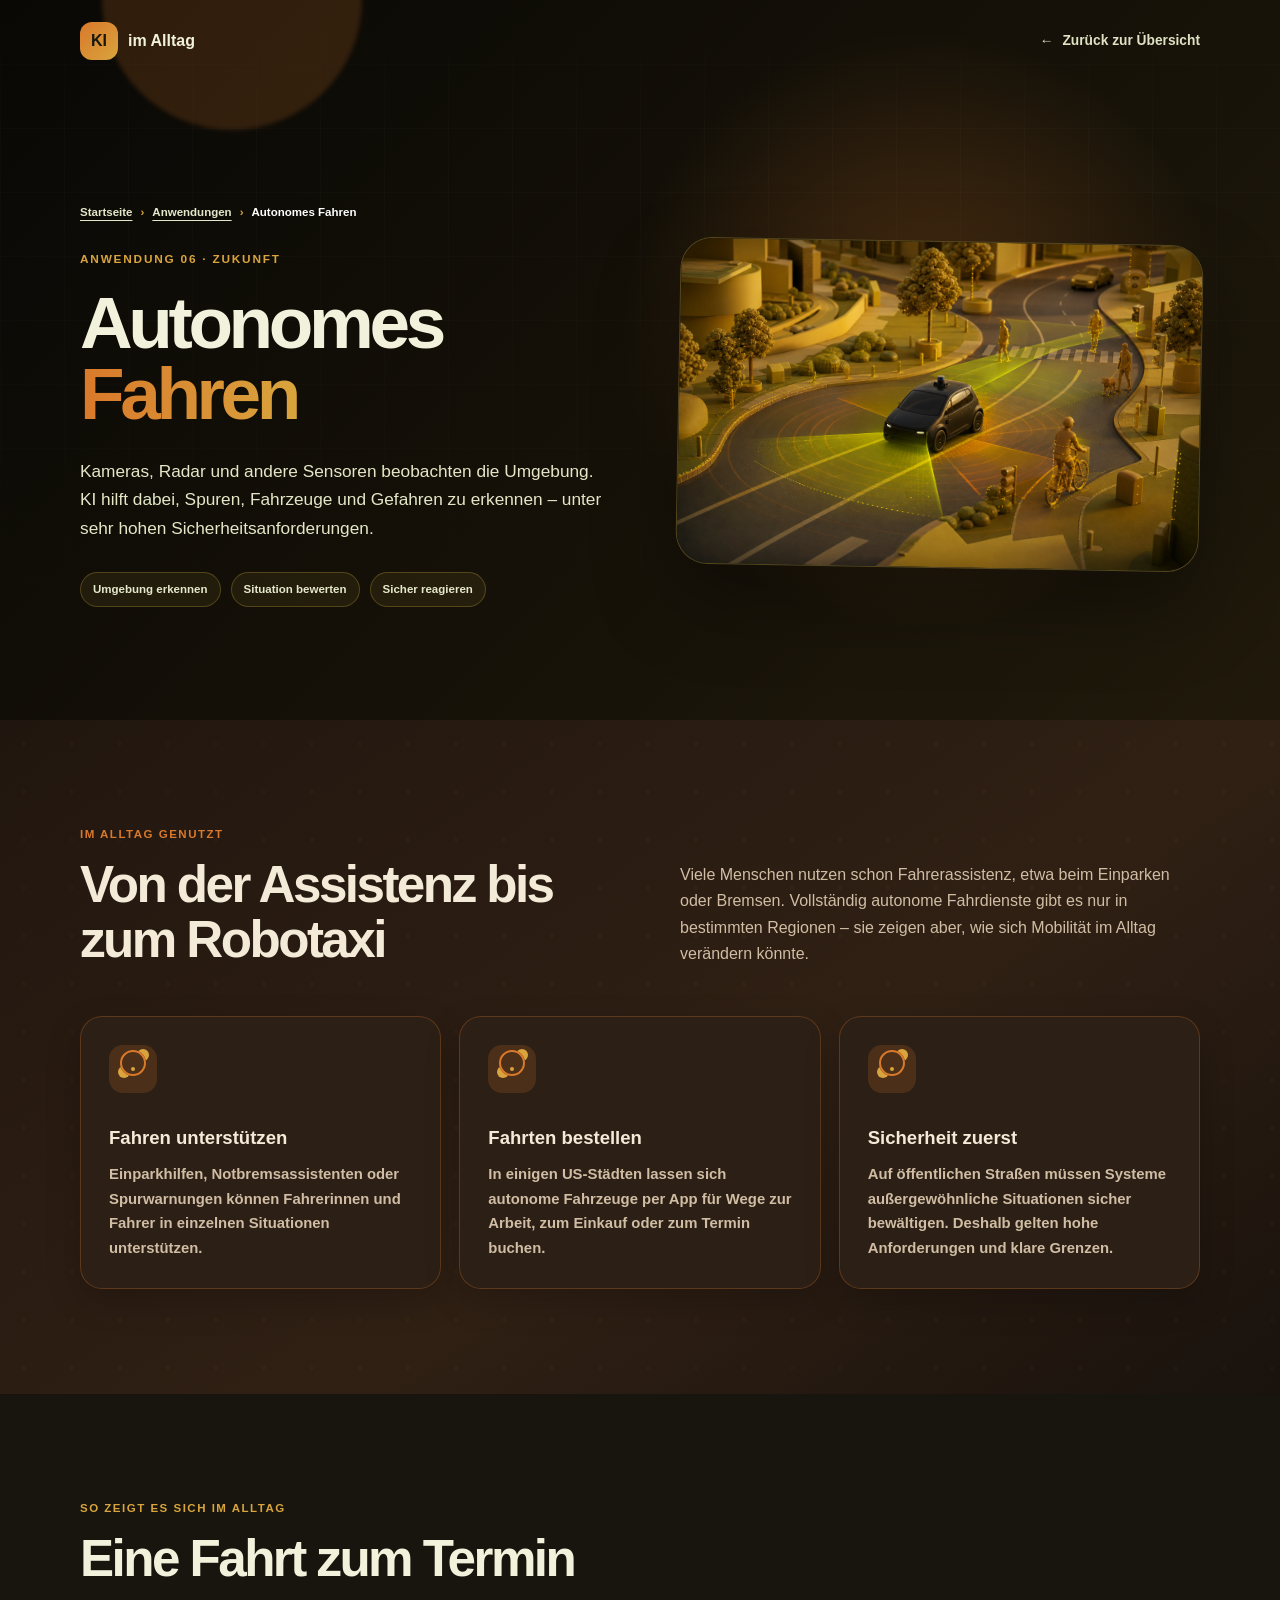
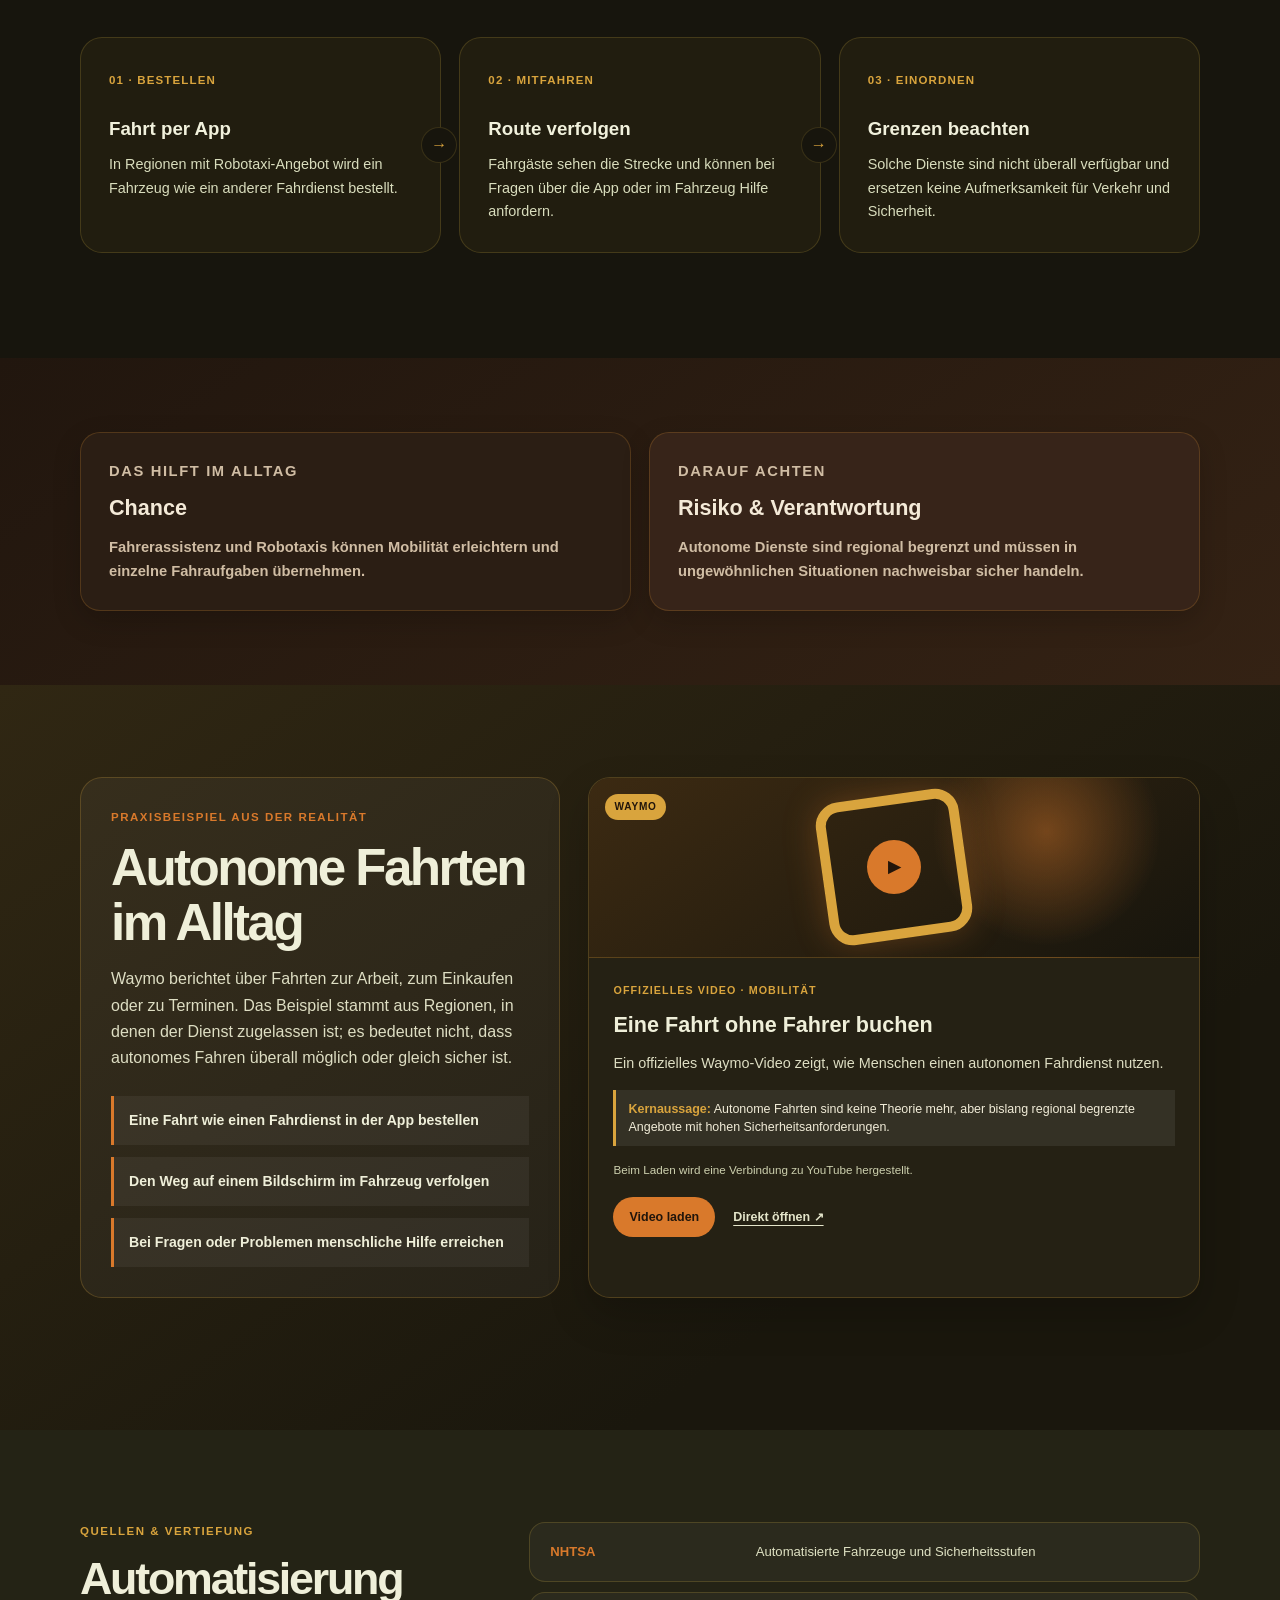
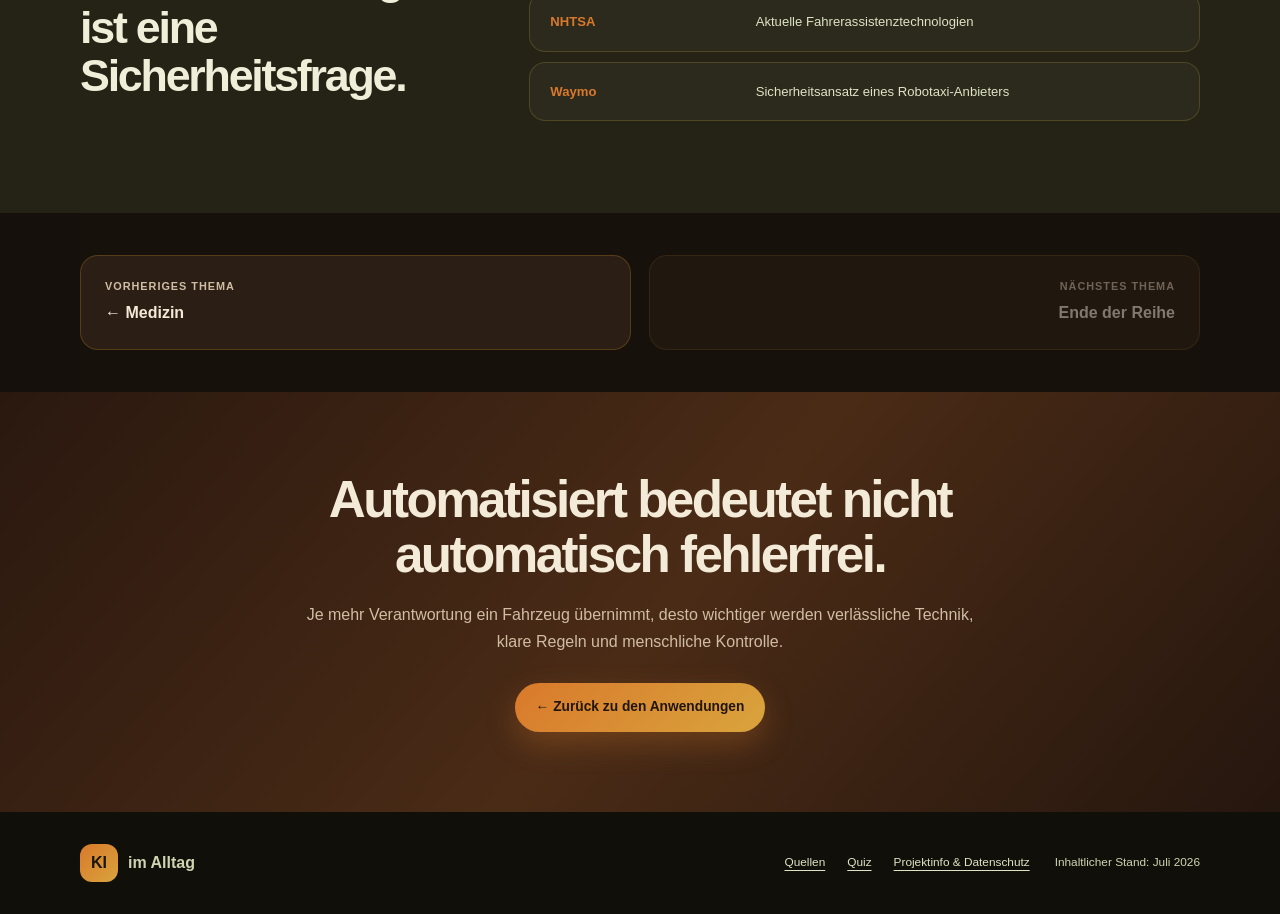
==== commit 63a4aa00: "Website aktualisiert" ====
--- a/autonomes-fahren.html
+++ b/autonomes-fahren.html
@@ -1,8 +1,8 @@
 <!doctype html>
 <html lang="de">
-<head><meta charset="utf-8"><meta name="viewport" content="width=device-width, initial-scale=1"><meta name="description" content="Wie autonome Fahrzeuge und Fahrerassistenz im Alltag genutzt werden."><title>Autonomes Fahren | KI im Alltag</title><link rel="stylesheet" href="detail.css"><script src="theme.js" defer></script><script src="embed.js" defer></script></head>
+<head><meta charset="utf-8"><meta name="viewport" content="width=device-width, initial-scale=1"><meta name="description" content="Wie autonome Fahrzeuge und Fahrerassistenz im Alltag genutzt werden."><title>Autonomes Fahren | KI im Alltag</title><link rel="stylesheet" href="detail.css"><script src="embed.js" defer></script></head>
 <body class="theme-orange">
-  <header class="detail-nav"><nav class="container" aria-label="Seitennavigation"><a class="logo" href="index.html"><span class="logo-mark">KI</span><span>im Alltag</span></a><button class="theme-toggle" type="button" data-theme-toggle aria-pressed="false" aria-label="Dunkles Design aktivieren"><span class="theme-toggle-label">Dunkel</span></button><a class="back-link" href="index.html#alltag">← <span>Zurück zur Übersicht</span></a></nav></header>
+  <header class="detail-nav"><nav class="container" aria-label="Seitennavigation"><a class="logo" href="index.html"><span class="logo-mark">KI</span><span>im Alltag</span></a><a class="back-link" href="index.html#alltag">← <span>Zurück zur Übersicht</span></a></nav></header>
   <main>
     <section class="detail-hero"><div class="container detail-hero-grid"><div><nav class="breadcrumbs" aria-label="Brotkrümelnavigation"><a href="index.html">Startseite</a><span>›</span><a href="index.html#alltag">Anwendungen</a><span>›</span><strong>Autonomes Fahren</strong></nav><p class="kicker">Anwendung 06 · Zukunft</p><h1>Autonomes <span>Fahren</span></h1><p class="hero-lead">Kameras, Radar und andere Sensoren beobachten die Umgebung. KI hilft dabei, Spuren, Fahrzeuge und Gefahren zu erkennen – unter sehr hohen Sicherheitsanforderungen.</p><div class="hero-meta"><span>Umgebung erkennen</span><span>Situation bewerten</span><span>Sicher reagieren</span></div></div><figure class="hero-illustration"><img src="assets/heroes/autonomes-fahren-hero.png" alt="Autonomes Fahrzeug in einer Modellstadt mit sichtbaren Sensorfeldern rund um Menschen und Straße"></figure></div></section>
     <section class="content-block"><div class="container"><div class="section-head"><div><p class="section-label">Im Alltag genutzt</p><h2>Von der Assistenz bis zum Robotaxi</h2></div><p>Viele Menschen nutzen schon Fahrerassistenz, etwa beim Einparken oder Bremsen. Vollständig autonome Fahrdienste gibt es nur in bestimmten Regionen – sie zeigen aber, wie sich Mobilität im Alltag verändern könnte.</p></div><div class="info-grid"><article class="info-card"><span class="info-card-icon">◉</span><h3>Fahren unterstützen</h3><p>Einparkhilfen, Notbremsassistenten oder Spurwarnungen können Fahrerinnen und Fahrer in einzelnen Situationen unterstützen.</p></article><article class="info-card"><span class="info-card-icon">◇</span><h3>Fahrten bestellen</h3><p>In einigen US-Städten lassen sich autonome Fahrzeuge per App für Wege zur Arbeit, zum Einkauf oder zum Termin buchen.</p></article><article class="info-card"><span class="info-card-icon">!</span><h3>Sicherheit zuerst</h3><p>Auf öffentlichen Straßen müssen Systeme außergewöhnliche Situationen sicher bewältigen. Deshalb gelten hohe Anforderungen und klare Grenzen.</p></article></div></div></section>
--- a/detail.css
+++ b/detail.css
@@ -1,11 +1,11 @@
 :root {
-  --bg: #120f09;
-  --ink: #222315;
-  --muted: #3f4232;
-  --paper: #c4c1a7;
-  --accent: #d96827;
-  --accent-rgb: 217, 104, 39;
-  --accent2: #d9a43d;
+  --bg: #28160e;
+  --ink: #f4ead8;
+  --muted: #d0bda4;
+  --paper: #16100c;
+  --accent: #c45422;
+  --accent-rgb: 196, 84, 34;
+  --accent2: #d5942f;
   --radius: 26px;
 }
 
@@ -21,7 +21,6 @@
 .logo-mark { display: grid; place-items: center; width: 38px; height: 38px; color: #17170c; background: linear-gradient(135deg, var(--accent), var(--accent2)); border-radius: 12px; }
 .back-link { display: inline-flex; align-items: center; gap: 9px; color: #e0e2c4; text-decoration: none; font-size: .86rem; font-weight: 700; }
 .back-link:hover { color: white; }
-.theme-toggle { display: inline-flex; align-items: center; gap: 8px; min-height: 38px; padding: 0 12px; color: #f1efd9; background: rgba(27,22,12,.48); border: 1px solid rgba(255,211,78,.34); border-radius: 999px; font: inherit; font-size: .76rem; font-weight: 800; cursor: pointer; }.theme-toggle::before { content: ""; width: 14px; height: 14px; border: 2px solid currentColor; border-radius: 50%; box-shadow: inset -4px -2px 0 rgba(255,255,255,.18); }.theme-toggle:hover { color: #fff; border-color: #d9a43d; }.theme-toggle:focus-visible { outline: 3px solid #d9a43d; outline-offset: 4px; }
 
 .detail-hero { position: relative; min-height: 720px; display: grid; align-items: center; overflow: hidden; color: #f2f2dc; background: radial-gradient(circle at 72% 46%, rgba(var(--accent-rgb),.28), transparent 30%), linear-gradient(135deg, #090805, #20190b); }
 .detail-hero::before { content: ""; position: absolute; inset: 0; opacity: .15; background-image: linear-gradient(rgba(255,255,255,.13) 1px, transparent 1px), linear-gradient(90deg, rgba(255,255,255,.13) 1px, transparent 1px); background-size: 64px 64px; mask-image: linear-gradient(to bottom, transparent, black 20%, transparent 95%); animation: detailGrid 20s linear infinite; }
@@ -140,7 +139,16 @@
 body.theme-green { --accent: #b66f2c; --accent-rgb: 182,111,44; --accent2: #d9a43d; }
 body.theme-orange { --accent: #d9792b; --accent-rgb: 217,121,43; --accent2: #d9a43d; }
 
-body.dark-mode { --ink: #f0efd9; --muted: #c9c7ad; --paper: #17130d; color-scheme: dark; }.dark-mode .content-block, .dark-mode .education-section, .dark-mode .everyday-balance, .dark-mode .detail-note { background: #201a10; }.dark-mode .content-block::before, .dark-mode .education-section::before { opacity: .2; }.dark-mode .info-card, .dark-mode .wellbeing-card, .dark-mode .education-use-grid > article, .dark-mode .education-balance article, .dark-mode .topic-nav a { color: var(--ink); background: #30291a; border-color: rgba(217,164,61,.28); }.dark-mode .wellbeing-card.warning, .dark-mode .education-risk { background: #3b2c1b; }.dark-mode .education-chance { background: #342f1d; }.dark-mode .section-head > p, .dark-mode .info-card p, .dark-mode .wellbeing-card ul, .dark-mode .education-use-grid p, .dark-mode .education-balance ul, .dark-mode .detail-note p, .dark-mode .topic-nav span { color: var(--muted); }.dark-mode .education-sources a { color: var(--ink); background: #30291a; border-color: rgba(217,164,61,.28); }.dark-mode .theme-toggle { color: #f4efd8; background: rgba(255,255,255,.08); }
+/* Einheitliches dunkles Detailseiten-Design: Bilder bleiben unverändert, Flächen sind warm und kontrastreich. */
+body { color-scheme: dark; }
+body .content-block { background: linear-gradient(145deg, #21160f, #302014 58%, #19120d); } body .content-block::before, body .education-section::before { opacity: .18; }
+body .section-head > p, body .info-card p, body .wellbeing-card ul, body .education-use-grid p, body .education-balance ul, body .detail-note p, body .topic-nav span { color: #d0bda4; }
+body .info-card { border-color: rgba(var(--accent-rgb),.28); background: #2c1f15; box-shadow: 0 12px 35px rgba(0,0,0,.2); }
+body .education-section { background: linear-gradient(145deg, #291a10, #3a2514 57%, #1c130d); } body .education-use-grid > article { border-color: rgba(217,148,47,.24); background: #2b1e14; box-shadow: 0 12px 32px rgba(0,0,0,.18); }
+body .education-chance { background: #302a18; } body .education-risk { background: #3a2819; }
+body .education-sources a, body .topic-nav a { color: var(--ink); border-color: rgba(217,148,47,.25); background: #2b1e14; }
+body .everyday-balance { background: linear-gradient(145deg, #21160e, #342214); } body .everyday-balance article { border-color: rgba(217,148,47,.22); background: #2b1e14; box-shadow: 0 10px 28px rgba(0,0,0,.18); } body .everyday-balance article:last-child { background: #372419; }
+body .detail-note { color: #f4ead8; background: linear-gradient(130deg, #2a180f, #4a2b16 52%, #25160e); } body .topic-nav { background: #17110c; }
 
 @keyframes detailGrid { to { background-position: 64px 64px; } }
 @keyframes dots { to { background-position: 48px 48px; } }
